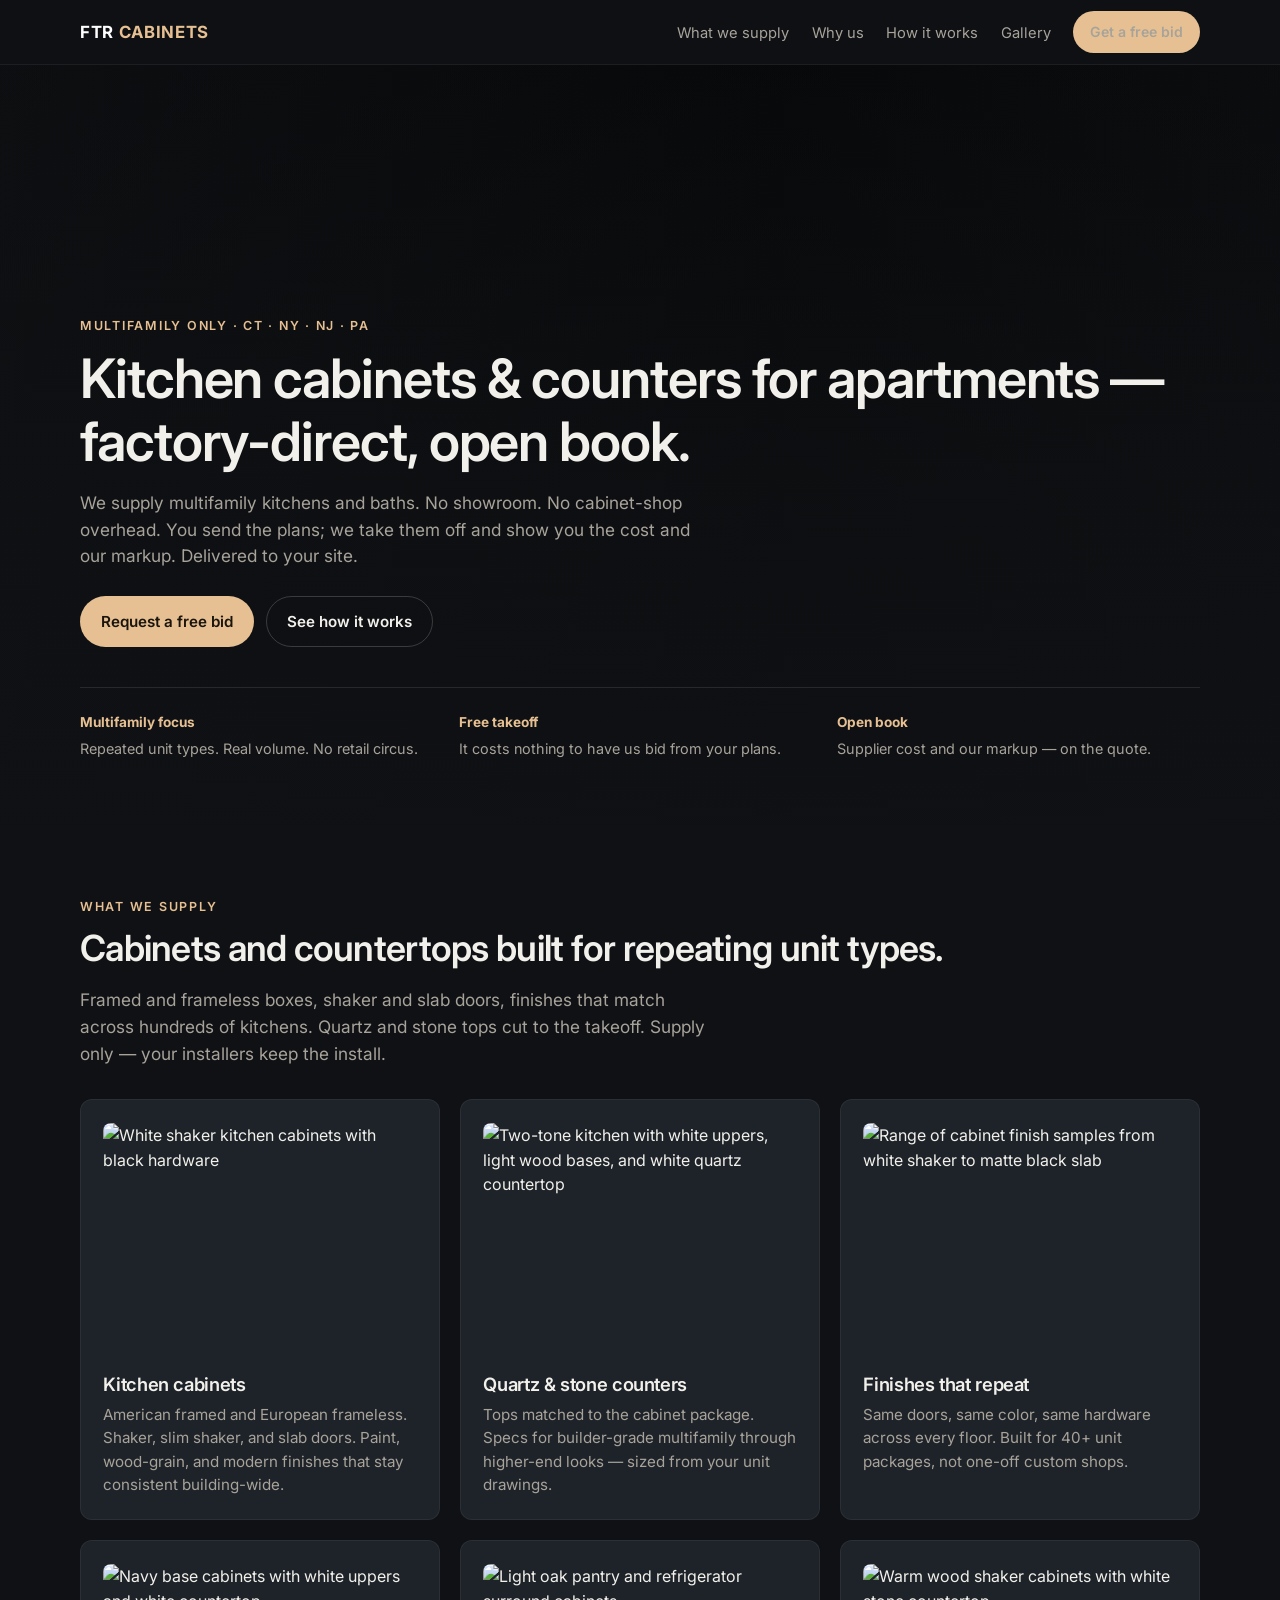
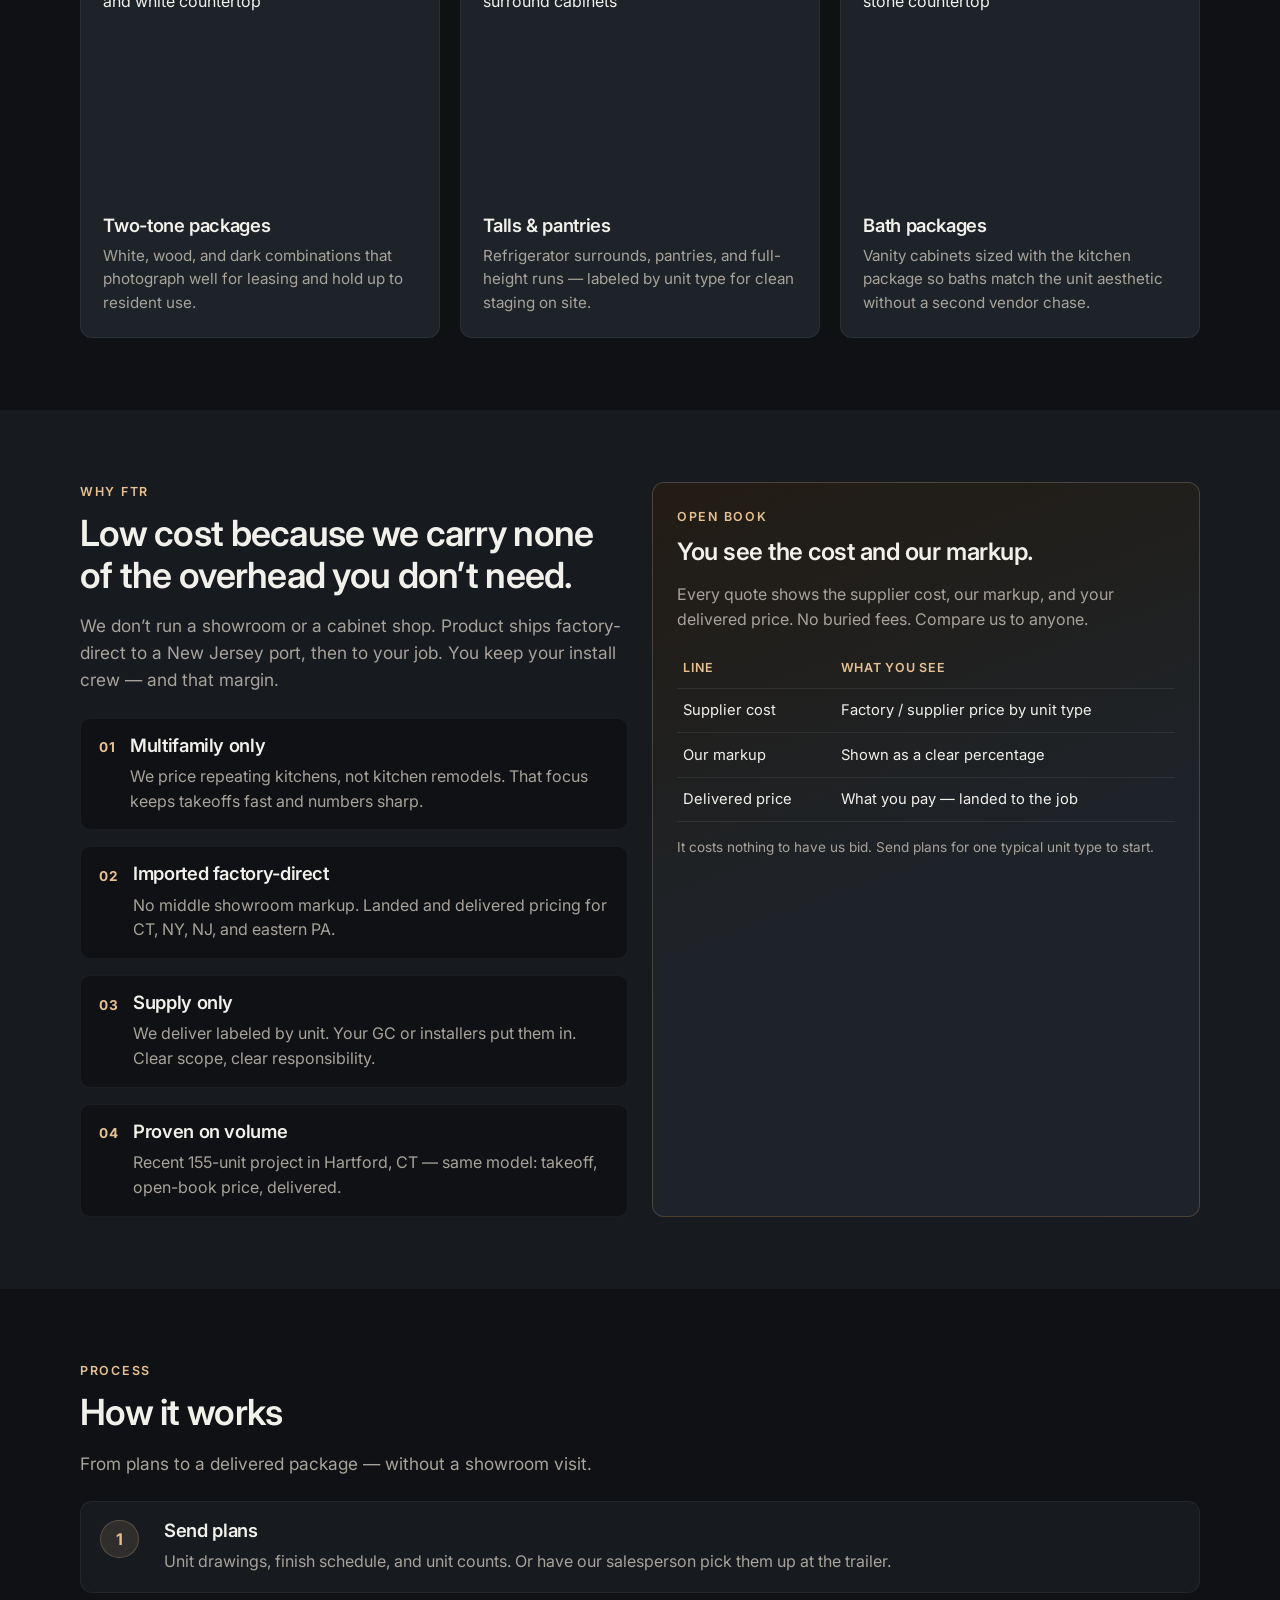
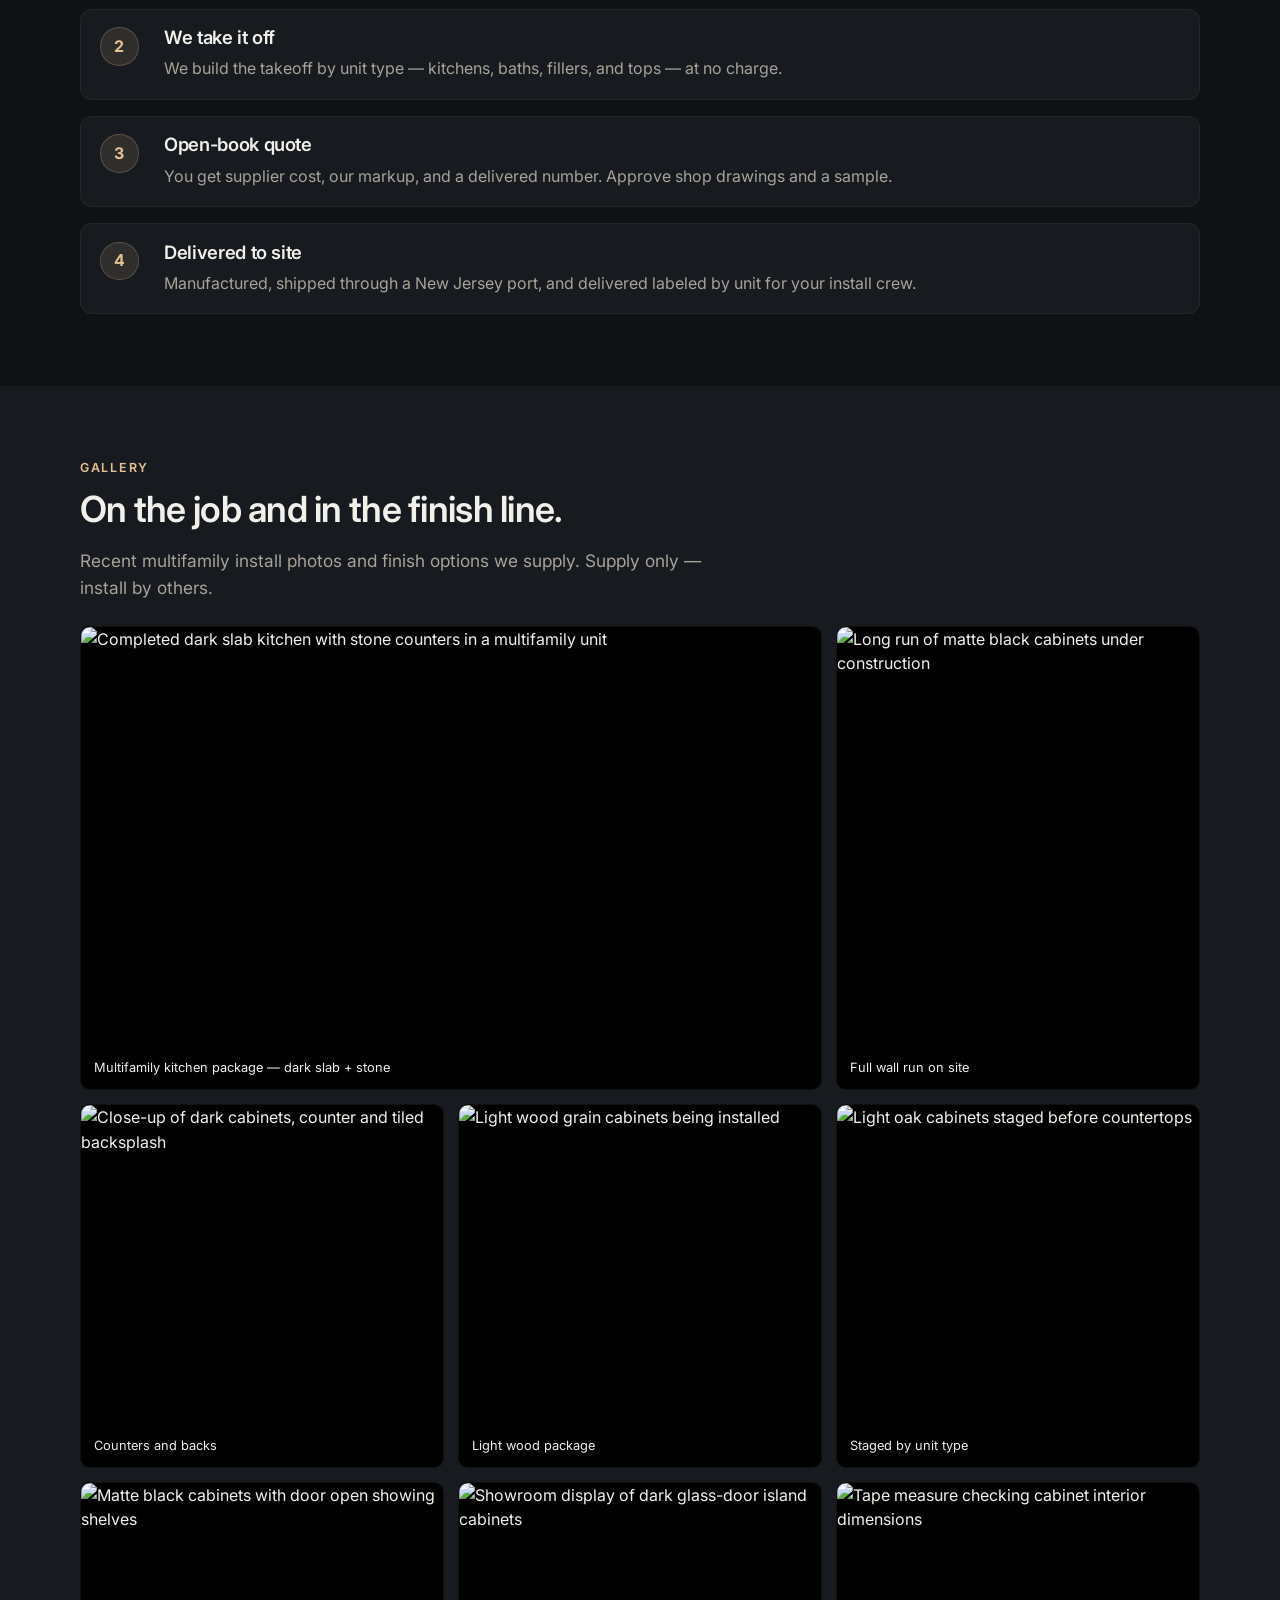
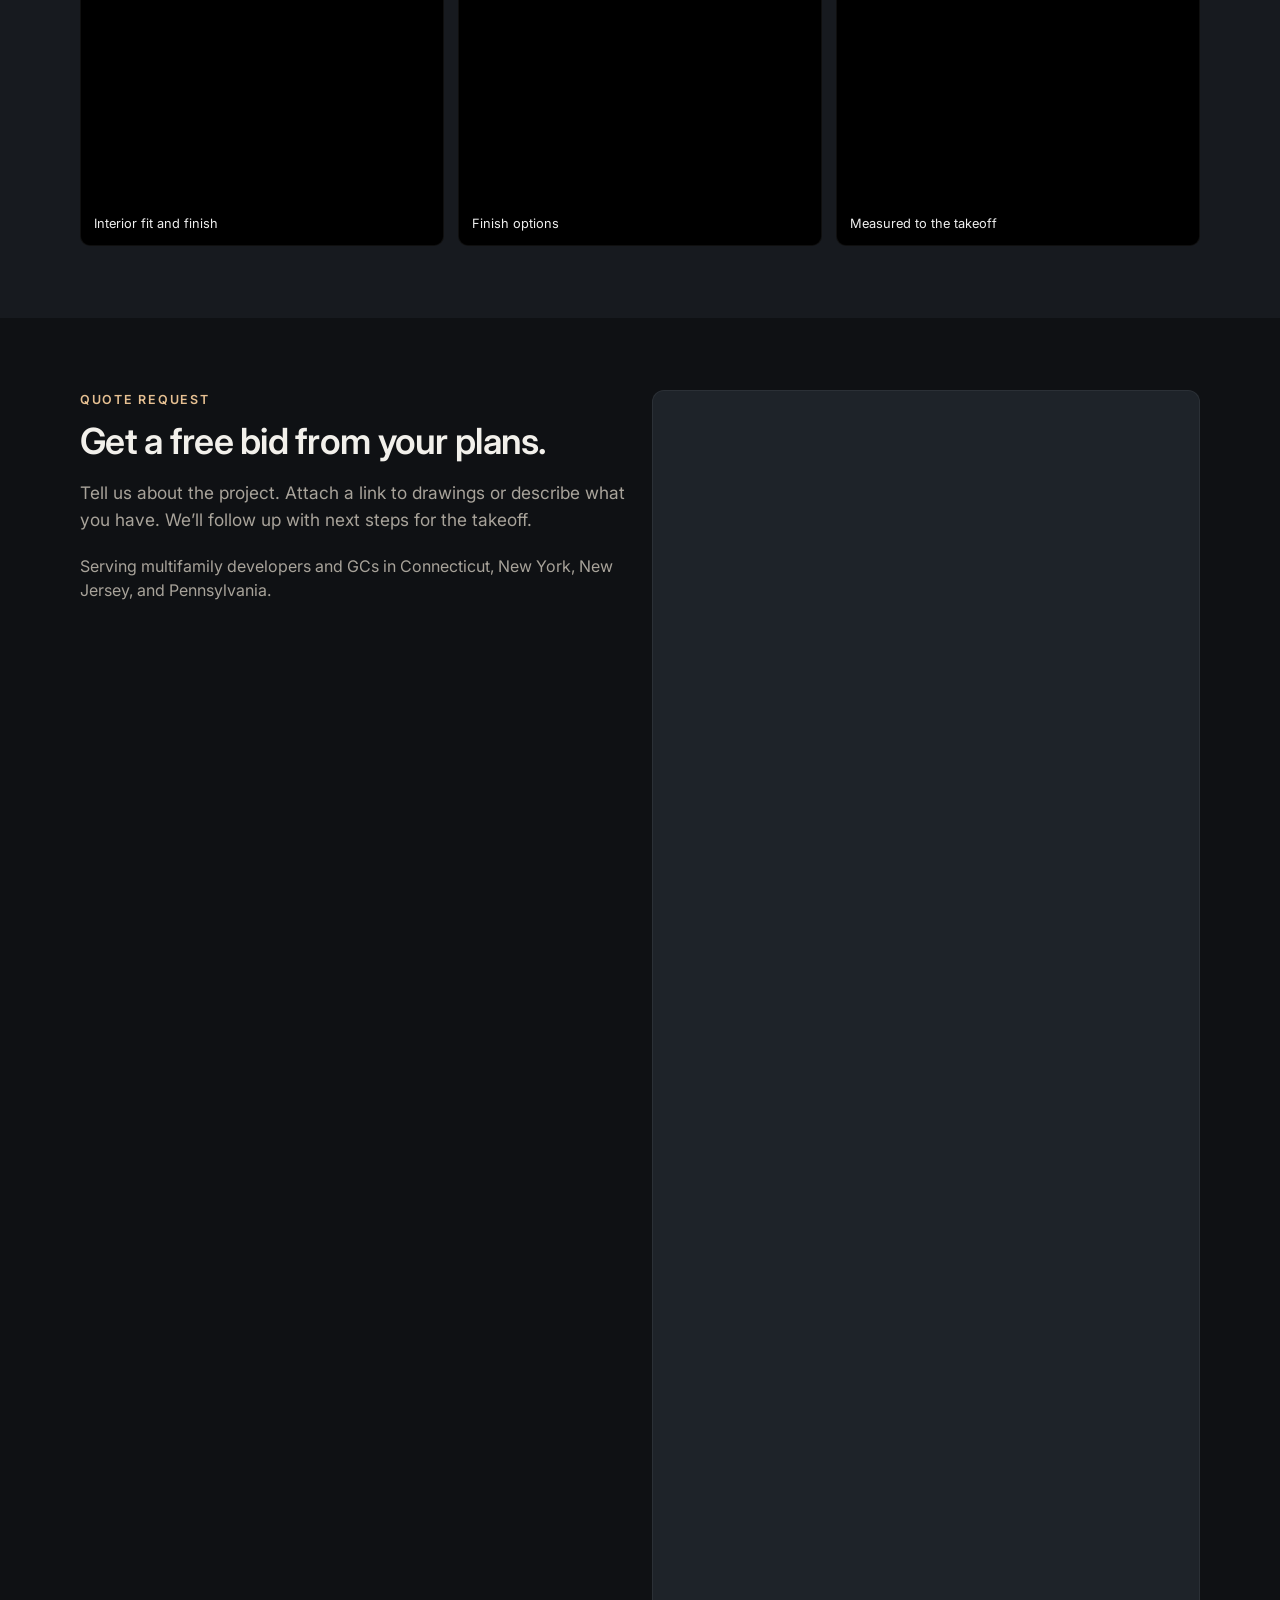
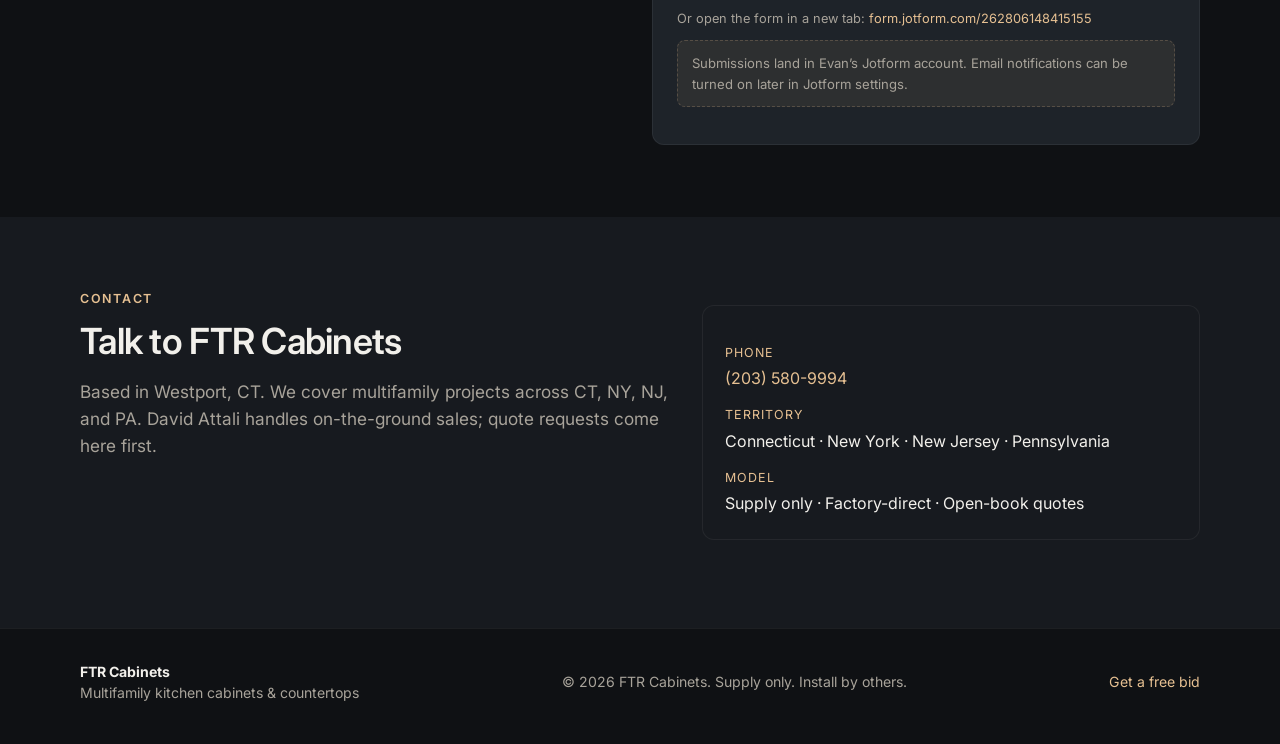
==== index.html @ 82b38c14 "Add site" ====
<!DOCTYPE html>
<html lang="en">
<head>
  <meta charset="utf-8" />
  <meta name="viewport" content="width=device-width, initial-scale=1" />
  <title>FTR Cabinets | Multifamily Kitchen Cabinets &amp; Countertops — CT, NY, NJ, PA</title>
  <meta name="description" content="Factory-direct kitchen cabinets and countertops for multifamily projects in Connecticut, New York, New Jersey, and Pennsylvania. Supply only. Free takeoff. Open-book pricing." />
  <meta name="theme-color" content="#0f1114" />
  <meta property="og:title" content="FTR Cabinets — Multifamily cabinets &amp; counters" />
  <meta property="og:description" content="No showroom overhead. Free bids from your plans. Open-book pricing. Delivered to site." />
  <meta property="og:type" content="website" />
  <link rel="preconnect" href="https://fonts.googleapis.com" />
  <link rel="preconnect" href="https://fonts.gstatic.com" crossorigin />
  <link href="https://fonts.googleapis.com/css2?family=Inter:wght@400;500;600;700&display=swap" rel="stylesheet" />
  <link rel="stylesheet" href="styles.css" />
</head>
<body>
  <header class="site-header">
    <div class="container nav">
      <a class="logo" href="#top">FTR <span>Cabinets</span></a>
      <button class="nav-toggle" type="button" aria-expanded="false" aria-controls="nav-menu">Menu</button>
      <ul class="nav-links" id="nav-menu">
        <li><a href="#supply">What we supply</a></li>
        <li><a href="#why">Why us</a></li>
        <li><a href="#how">How it works</a></li>
        <li><a href="#gallery">Gallery</a></li>
        <li><a href="#quote" class="btn btn-primary" style="padding:0.55rem 1rem;font-size:0.88rem">Get a free bid</a></li>
      </ul>
    </div>
  </header>

  <main id="top">
    <section class="hero">
      <div class="hero-media" style="background-image:url('img/hero.jpg')" role="img" aria-label="Modern dark kitchen cabinetry and stone countertops installed in a multifamily unit"></div>
      <div class="container hero-content">
        <p class="eyebrow">Multifamily only · CT · NY · NJ · PA</p>
        <h1>Kitchen cabinets &amp; counters for apartments — factory-direct, open book.</h1>
        <p class="lead">We supply multifamily kitchens and baths. No showroom. No cabinet-shop overhead. You send the plans; we take them off and show you the cost and our markup. Delivered to your site.</p>
        <div class="hero-actions">
          <a class="btn btn-primary" href="#quote">Request a free bid</a>
          <a class="btn btn-ghost" href="#how">See how it works</a>
        </div>
        <div class="hero-points">
          <div><strong>Multifamily focus</strong><span>Repeated unit types. Real volume. No retail circus.</span></div>
          <div><strong>Free takeoff</strong><span>It costs nothing to have us bid from your plans.</span></div>
          <div><strong>Open book</strong><span>Supplier cost and our markup — on the quote.</span></div>
        </div>
      </div>
    </section>

    <section class="section" id="supply">
      <div class="container">
        <p class="eyebrow">What we supply</p>
        <h2>Cabinets and countertops built for repeating unit types.</h2>
        <p class="lead">Framed and frameless boxes, shaker and slab doors, finishes that match across hundreds of kitchens. Quartz and stone tops cut to the takeoff. Supply only — your installers keep the install.</p>
        <div class="grid-3" style="margin-top:2rem">
          <article class="card">
            <img src="img/style-white-shaker.jpg" alt="White shaker kitchen cabinets with black hardware" width="1100" height="825" loading="lazy" />
            <h3>Kitchen cabinets</h3>
            <p>American framed and European frameless. Shaker, slim shaker, and slab doors. Paint, wood-grain, and modern finishes that stay consistent building-wide.</p>
          </article>
          <article class="card">
            <img src="img/style-two-tone.jpg" alt="Two-tone kitchen with white uppers, light wood bases, and white quartz countertop" width="1100" height="825" loading="lazy" />
            <h3>Quartz &amp; stone counters</h3>
            <p>Tops matched to the cabinet package. Specs for builder-grade multifamily through higher-end looks — sized from your unit drawings.</p>
          </article>
          <article class="card">
            <img src="img/style-finish-range.jpg" alt="Range of cabinet finish samples from white shaker to matte black slab" width="1100" height="825" loading="lazy" />
            <h3>Finishes that repeat</h3>
            <p>Same doors, same color, same hardware across every floor. Built for 40+ unit packages, not one-off custom shops.</p>
          </article>
        </div>
        <div class="grid-3" style="margin-top:1.25rem">
          <article class="card">
            <img src="img/style-navy-white.jpg" alt="Navy base cabinets with white uppers and white countertop" width="1100" height="825" loading="lazy" />
            <h3>Two-tone packages</h3>
            <p>White, wood, and dark combinations that photograph well for leasing and hold up to resident use.</p>
          </article>
          <article class="card">
            <img src="img/style-oak-pantry.jpg" alt="Light oak pantry and refrigerator surround cabinets" width="1100" height="1466" loading="lazy" />
            <h3>Talls &amp; pantries</h3>
            <p>Refrigerator surrounds, pantries, and full-height runs — labeled by unit type for clean staging on site.</p>
          </article>
          <article class="card">
            <img src="img/style-shaker-brown.jpg" alt="Warm wood shaker cabinets with white stone countertop" width="1100" height="825" loading="lazy" />
            <h3>Bath packages</h3>
            <p>Vanity cabinets sized with the kitchen package so baths match the unit aesthetic without a second vendor chase.</p>
          </article>
        </div>
      </div>
    </section>

    <section class="section section-alt" id="why">
      <div class="container grid-2">
        <div>
          <p class="eyebrow">Why FTR</p>
          <h2>Low cost because we carry none of the overhead you don’t need.</h2>
          <p class="lead">We don’t run a showroom or a cabinet shop. Product ships factory-direct to a New Jersey port, then to your job. You keep your install crew — and that margin.</p>
          <ul class="why-list">
            <li>
              <span class="num">01</span>
              <div>
                <h3>Multifamily only</h3>
                <p class="muted" style="margin:0">We price repeating kitchens, not kitchen remodels. That focus keeps takeoffs fast and numbers sharp.</p>
              </div>
            </li>
            <li>
              <span class="num">02</span>
              <div>
                <h3>Imported factory-direct</h3>
                <p class="muted" style="margin:0">No middle showroom markup. Landed and delivered pricing for CT, NY, NJ, and eastern PA.</p>
              </div>
            </li>
            <li>
              <span class="num">03</span>
              <div>
                <h3>Supply only</h3>
                <p class="muted" style="margin:0">We deliver labeled by unit. Your GC or installers put them in. Clear scope, clear responsibility.</p>
              </div>
            </li>
            <li>
              <span class="num">04</span>
              <div>
                <h3>Proven on volume</h3>
                <p class="muted" style="margin:0">Recent 155-unit project in Hartford, CT — same model: takeoff, open-book price, delivered.</p>
              </div>
            </li>
          </ul>
        </div>
        <aside class="open-book">
          <p class="eyebrow">Open book</p>
          <h2 style="font-size:1.5rem">You see the cost and our markup.</h2>
          <p class="muted">Every quote shows the supplier cost, our markup, and your delivered price. No buried fees. Compare us to anyone.</p>
          <table>
            <thead>
              <tr><th>Line</th><th>What you see</th></tr>
            </thead>
            <tbody>
              <tr><td>Supplier cost</td><td>Factory / supplier price by unit type</td></tr>
              <tr><td>Our markup</td><td>Shown as a clear percentage</td></tr>
              <tr><td>Delivered price</td><td>What you pay — landed to the job</td></tr>
            </tbody>
          </table>
          <p class="note">It costs nothing to have us bid. Send plans for one typical unit type to start.</p>
        </aside>
      </div>
    </section>

    <section class="section" id="how">
      <div class="container">
        <p class="eyebrow">Process</p>
        <h2>How it works</h2>
        <p class="lead">From plans to a delivered package — without a showroom visit.</p>
        <div class="steps">
          <div class="step">
            <div>
              <h3>Send plans</h3>
              <p>Unit drawings, finish schedule, and unit counts. Or have our salesperson pick them up at the trailer.</p>
            </div>
          </div>
          <div class="step">
            <div>
              <h3>We take it off</h3>
              <p>We build the takeoff by unit type — kitchens, baths, fillers, and tops — at no charge.</p>
            </div>
          </div>
          <div class="step">
            <div>
              <h3>Open-book quote</h3>
              <p>You get supplier cost, our markup, and a delivered number. Approve shop drawings and a sample.</p>
            </div>
          </div>
          <div class="step">
            <div>
              <h3>Delivered to site</h3>
              <p>Manufactured, shipped through a New Jersey port, and delivered labeled by unit for your install crew.</p>
            </div>
          </div>
        </div>
      </div>
    </section>

    <section class="section section-alt" id="gallery">
      <div class="container">
        <p class="eyebrow">Gallery</p>
        <h2>On the job and in the finish line.</h2>
        <p class="lead">Recent multifamily install photos and finish options we supply. Supply only — install by others.</p>
        <div class="gallery-grid">
          <figure class="wide">
            <img src="img/hero.jpg" alt="Completed dark slab kitchen with stone counters in a multifamily unit" width="1600" height="2133" loading="lazy" />
            <figcaption>Multifamily kitchen package — dark slab + stone</figcaption>
          </figure>
          <figure>
            <img src="img/gallery-bnm01.jpg" alt="Long run of matte black cabinets under construction" width="1200" height="1600" loading="lazy" />
            <figcaption>Full wall run on site</figcaption>
          </figure>
          <figure>
            <img src="img/gallery-bnm02.jpg" alt="Close-up of dark cabinets, counter and tiled backsplash" width="1200" height="900" loading="lazy" />
            <figcaption>Counters and backs</figcaption>
          </figure>
          <figure>
            <img src="img/gallery-bnm06.jpg" alt="Light wood grain cabinets being installed" width="1200" height="1600" loading="lazy" />
            <figcaption>Light wood package</figcaption>
          </figure>
          <figure>
            <img src="img/gallery-bnm09.jpg" alt="Light oak cabinets staged before countertops" width="1200" height="1600" loading="lazy" />
            <figcaption>Staged by unit type</figcaption>
          </figure>
          <figure>
            <img src="img/gallery-bnm07.jpg" alt="Matte black cabinets with door open showing shelves" width="1200" height="1600" loading="lazy" />
            <figcaption>Interior fit and finish</figcaption>
          </figure>
          <figure>
            <img src="img/style-island.jpg" alt="Showroom display of dark glass-door island cabinets" width="1100" height="825" loading="lazy" />
            <figcaption>Finish options</figcaption>
          </figure>
          <figure>
            <img src="img/process-measure.jpg" alt="Tape measure checking cabinet interior dimensions" width="900" height="1199" loading="lazy" />
            <figcaption>Measured to the takeoff</figcaption>
          </figure>
        </div>
      </div>
    </section>

    <section class="section" id="quote">
      <div class="container grid-2">
        <div>
          <p class="eyebrow">Quote request</p>
          <h2>Get a free bid from your plans.</h2>
          <p class="lead">Tell us about the project. Attach a link to drawings or describe what you have. We’ll follow up with next steps for the takeoff.</p>
          <p class="muted" style="margin-top:1.25rem">Serving multifamily developers and GCs in Connecticut, New York, New Jersey, and Pennsylvania.</p>
        </div>
        <div class="form-wrap">
          <!-- Jotform: FTR Cabinets - Quote Request (form ID 262806148415155). Created via API; do not reuse Damstrong forms. -->
          <iframe
            id="ftr-jotform"
            title="FTR Cabinets quote request"
            src="https://form.jotform.com/262806148415155"
            allow="geolocation; microphone; camera; fullscreen"
            allowtransparency="true"
            frameborder="0"
            scrolling="no"
            class="jotform-embed"
          ></iframe>
          <p class="form-hint" style="margin-top:0.85rem">Or open the form in a new tab: <a href="https://form.jotform.com/262806148415155" target="_blank" rel="noopener">form.jotform.com/262806148415155</a></p>
          <p class="form-note">Submissions land in Evan&rsquo;s Jotform account. Email notifications can be turned on later in Jotform settings.</p>
        </div></div>
      </div>
    </section>

    <section class="section section-alt" id="contact">
      <div class="container contact-grid">
        <div>
          <p class="eyebrow">Contact</p>
          <h2>Talk to FTR Cabinets</h2>
          <p class="lead">Based in Westport, CT. We cover multifamily projects across CT, NY, NJ, and PA. David Attali handles on-the-ground sales; quote requests come here first.</p>
        </div>
        <dl class="contact-card">
          <dt>Phone</dt>
          <dd><a href="tel:+12035809994">(203) 580-9994</a></dd>
          <dt>Territory</dt>
          <dd>Connecticut · New York · New Jersey · Pennsylvania</dd>
          <dt>Model</dt>
          <dd>Supply only · Factory-direct · Open-book quotes</dd>
        </dl>
      </div>
    </section>
  </main>

  <footer class="site-footer">
    <div class="container footer-row">
      <div>
        <strong style="color:var(--text)">FTR Cabinets</strong><br />
        Multifamily kitchen cabinets &amp; countertops
      </div>
      <div>© <span id="y"></span> FTR Cabinets. Supply only. Install by others.</div>
      <div><a href="#quote">Get a free bid</a></div>
    </div>
  </footer>

  <script>
    document.getElementById("y").textContent = new Date().getFullYear();
  </script>
  <script src="script.js"></script>
</body>
</html>
---- styles.css ----
/* FTR Cabinets — static site styles
   Accent gold: #e6c092 (from research reference) */
:root {
  --bg: #0f1114;
  --bg-elev: #171a1f;
  --bg-soft: #1e2329;
  --text: #f2f0eb;
  --muted: #a8a39a;
  --line: rgba(230, 192, 146, 0.22);
  --gold: #e6c092;
  --gold-dim: #c9a574;
  --white: #ffffff;
  --danger: #e8a0a0;
  --radius: 12px;
  --max: 1120px;
  --font: "Inter", "Segoe UI", system-ui, -apple-system, sans-serif;
}

*, *::before, *::after { box-sizing: border-box; }
html { scroll-behavior: smooth; }
body {
  margin: 0;
  font-family: var(--font);
  background: var(--bg);
  color: var(--text);
  line-height: 1.55;
  -webkit-font-smoothing: antialiased;
}
img { max-width: 100%; display: block; height: auto; }
a { color: var(--gold); text-decoration: none; }
a:hover { color: var(--white); }
.container { width: min(100% - 2rem, var(--max)); margin-inline: auto; }
.section { padding: 4.5rem 0; }
.section-alt { background: var(--bg-elev); }
.eyebrow {
  color: var(--gold);
  font-size: 0.78rem;
  letter-spacing: 0.14em;
  text-transform: uppercase;
  font-weight: 600;
  margin: 0 0 0.75rem;
}
h1, h2, h3 { line-height: 1.15; font-weight: 600; letter-spacing: -0.02em; }
h1 { font-size: clamp(2.1rem, 4.5vw, 3.4rem); margin: 0 0 1rem; }
h2 { font-size: clamp(1.6rem, 3vw, 2.25rem); margin: 0 0 1rem; }
h3 { font-size: 1.15rem; margin: 0 0 0.5rem; }
.lead { color: var(--muted); font-size: 1.08rem; max-width: 40rem; }
.muted { color: var(--muted); }
.sr-only {
  position: absolute; width: 1px; height: 1px; padding: 0; margin: -1px;
  overflow: hidden; clip: rect(0,0,0,0); border: 0;
}

/* Header */
.site-header {
  position: sticky; top: 0; z-index: 50;
  background: rgba(15, 17, 20, 0.92);
  backdrop-filter: blur(10px);
  border-bottom: 1px solid rgba(255,255,255,0.06);
}
.nav {
  display: flex; align-items: center; justify-content: space-between;
  min-height: 64px; gap: 1rem;
}
.logo {
  font-weight: 700; letter-spacing: 0.04em; color: var(--white);
  font-size: 1.05rem; text-transform: uppercase;
}
.logo span { color: var(--gold); }
.nav-links {
  display: flex; gap: 1.4rem; align-items: center; list-style: none; margin: 0; padding: 0;
}
.nav-links a { color: var(--muted); font-size: 0.92rem; }
.nav-links a:hover { color: var(--white); }
.nav-toggle {
  display: none; background: transparent; border: 1px solid var(--line);
  color: var(--text); border-radius: 8px; padding: 0.45rem 0.7rem; cursor: pointer;
}

/* Buttons */
.btn {
  display: inline-flex; align-items: center; justify-content: center;
  gap: 0.4rem; padding: 0.8rem 1.25rem; border-radius: 999px;
  font-weight: 600; font-size: 0.95rem; border: 1px solid transparent;
  cursor: pointer; transition: 0.15s ease;
}
.btn-primary { background: var(--gold); color: #1a140c; }
.btn-primary:hover { background: #f0d2ad; color: #1a140c; }
.btn-ghost {
  background: transparent; color: var(--text);
  border-color: rgba(255,255,255,0.18);
}
.btn-ghost:hover { border-color: var(--gold); color: var(--gold); }
.btn-block { width: 100%; }

/* Hero */
.hero {
  position: relative; min-height: min(88vh, 760px);
  display: grid; align-items: end;
  overflow: hidden;
}
.hero-media {
  position: absolute; inset: 0;
  background: #000 center/cover no-repeat;
}
.hero-media::after {
  content: ""; position: absolute; inset: 0;
  background:
    linear-gradient(180deg, rgba(15,17,20,0.35) 0%, rgba(15,17,20,0.78) 55%, rgba(15,17,20,0.96) 100%),
    linear-gradient(90deg, rgba(15,17,20,0.75) 0%, rgba(15,17,20,0.25) 60%, rgba(15,17,20,0.55) 100%);
}
.hero-content {
  position: relative; z-index: 1;
  padding: 7rem 0 4rem;
}
.hero-actions { display: flex; flex-wrap: wrap; gap: 0.75rem; margin-top: 1.6rem; }
.hero-points {
  display: grid; grid-template-columns: repeat(3, minmax(0,1fr));
  gap: 1rem; margin-top: 2.5rem; padding-top: 1.5rem;
  border-top: 1px solid rgba(255,255,255,0.1);
}
.hero-points strong { display: block; color: var(--gold); font-size: 0.85rem; margin-bottom: 0.2rem; }
.hero-points span { color: var(--muted); font-size: 0.9rem; }

/* Cards / grids */
.grid-3 { display: grid; grid-template-columns: repeat(3, minmax(0,1fr)); gap: 1.25rem; }
.grid-2 { display: grid; grid-template-columns: repeat(2, minmax(0,1fr)); gap: 1.5rem; }
.card {
  background: var(--bg-soft);
  border: 1px solid rgba(255,255,255,0.06);
  border-radius: var(--radius);
  padding: 1.4rem;
}
.card img {
  width: 100%; aspect-ratio: 4/3; object-fit: cover;
  border-radius: 8px; margin-bottom: 1rem;
}
.card p { margin: 0; color: var(--muted); font-size: 0.95rem; }

/* Why / open book */
.why-list { list-style: none; padding: 0; margin: 1.5rem 0 0; display: grid; gap: 1rem; }
.why-list li {
  display: grid; grid-template-columns: auto 1fr; gap: 0.9rem;
  padding: 1rem 1.1rem; background: var(--bg); border-radius: 10px;
  border: 1px solid rgba(255,255,255,0.05);
}
.why-list .num {
  color: var(--gold); font-weight: 700; font-size: 0.85rem;
  letter-spacing: 0.08em; padding-top: 0.15rem;
}
.open-book {
  background: linear-gradient(160deg, #221c14 0%, var(--bg-soft) 55%);
  border: 1px solid var(--line);
  border-radius: var(--radius);
  padding: 1.5rem;
}
.open-book table { width: 100%; border-collapse: collapse; font-size: 0.92rem; margin-top: 1rem; }
.open-book th, .open-book td {
  text-align: left; padding: 0.65rem 0.4rem;
  border-bottom: 1px solid rgba(255,255,255,0.08);
}
.open-book th { color: var(--gold); font-weight: 600; font-size: 0.78rem; text-transform: uppercase; letter-spacing: 0.06em; }
.open-book .note { margin: 0.9rem 0 0; color: var(--muted); font-size: 0.85rem; }

/* Steps */
.steps { counter-reset: step; display: grid; gap: 1rem; margin-top: 1.5rem; }
.step {
  display: grid; grid-template-columns: 3rem 1fr; gap: 1rem; align-items: start;
  padding: 1.1rem 1.2rem; border-radius: var(--radius);
  background: var(--bg-elev); border: 1px solid rgba(255,255,255,0.05);
}
.step::before {
  counter-increment: step; content: counter(step);
  width: 2.4rem; height: 2.4rem; border-radius: 50%;
  display: grid; place-items: center;
  background: rgba(230,192,146,0.12); color: var(--gold);
  font-weight: 700; border: 1px solid var(--line);
}
.step p { margin: 0.25rem 0 0; color: var(--muted); }

/* Gallery */
.gallery-grid {
  display: grid;
  grid-template-columns: repeat(3, minmax(0,1fr));
  gap: 0.85rem; margin-top: 1.5rem;
}
.gallery-grid figure {
  margin: 0; position: relative; overflow: hidden;
  border-radius: 10px; background: #000;
  border: 1px solid rgba(255,255,255,0.06);
}
.gallery-grid img {
  width: 100%; aspect-ratio: 1; object-fit: cover;
  transition: transform 0.35s ease;
}
.gallery-grid figure:hover img { transform: scale(1.04); }
.gallery-grid figcaption {
  position: absolute; left: 0; right: 0; bottom: 0;
  padding: 0.7rem 0.8rem;
  background: linear-gradient(transparent, rgba(0,0,0,0.75));
  color: #eee; font-size: 0.8rem;
}
.gallery-grid .wide { grid-column: span 2; }
.gallery-grid .wide img { aspect-ratio: 16/10; }

/* Form */
.form-wrap {
  background: var(--bg-soft);
  border: 1px solid rgba(255,255,255,0.06);
  border-radius: var(--radius);
  padding: 1.5rem;
}
form { display: grid; gap: 0.95rem; }
.form-row { display: grid; grid-template-columns: 1fr 1fr; gap: 0.95rem; }
label { display: grid; gap: 0.35rem; font-size: 0.88rem; color: var(--muted); }
input, select, textarea {
  width: 100%; padding: 0.75rem 0.85rem;
  border-radius: 8px; border: 1px solid rgba(255,255,255,0.12);
  background: var(--bg); color: var(--text); font: inherit;
}
input:focus, select:focus, textarea:focus {
  outline: 2px solid rgba(230,192,146,0.45); border-color: var(--gold);
}
textarea { min-height: 110px; resize: vertical; }
.form-hint { font-size: 0.8rem; color: var(--muted); margin: 0; }
.form-note {
  margin-top: 0.75rem; padding: 0.75rem 0.9rem;
  background: rgba(230,192,146,0.08); border: 1px dashed var(--line);
  border-radius: 8px; color: var(--muted); font-size: 0.82rem;
}

/* Contact / footer */
.contact-grid { display: grid; grid-template-columns: 1.2fr 1fr; gap: 1.5rem; }
.contact-card {
  background: var(--bg-elev); border-radius: var(--radius);
  padding: 1.4rem; border: 1px solid rgba(255,255,255,0.06);
}
.contact-card dt { color: var(--gold); font-size: 0.78rem; text-transform: uppercase; letter-spacing: 0.08em; margin-top: 0.9rem; }
.contact-card dd { margin: 0.25rem 0 0; }
.site-footer {
  border-top: 1px solid rgba(255,255,255,0.06);
  padding: 2rem 0 2.5rem; color: var(--muted); font-size: 0.88rem;
}
.footer-row {
  display: flex; flex-wrap: wrap; justify-content: space-between; gap: 1rem;
  align-items: center;
}

/* Mobile */
@media (max-width: 860px) {
  .nav-toggle { display: inline-flex; }
  .nav-links {
    display: none; position: absolute; left: 0; right: 0; top: 64px;
    flex-direction: column; align-items: stretch; gap: 0;
    background: var(--bg-elev); border-bottom: 1px solid rgba(255,255,255,0.08);
    padding: 0.5rem 1rem 1rem;
  }
  .nav-links.open { display: flex; }
  .nav-links li { border-top: 1px solid rgba(255,255,255,0.05); }
  .nav-links a { display: block; padding: 0.85rem 0.25rem; }
  .hero-points, .grid-3, .grid-2, .form-row, .contact-grid {
    grid-template-columns: 1fr;
  }
  .gallery-grid { grid-template-columns: 1fr 1fr; }
  .gallery-grid .wide { grid-column: span 2; }
  .hero { min-height: 72vh; }
  .section { padding: 3.25rem 0; }
}
@media (max-width: 480px) {
  .gallery-grid { grid-template-columns: 1fr; }
  .gallery-grid .wide { grid-column: auto; }
  .hero-actions { flex-direction: column; align-items: stretch; }
}


/* Jotform embed */
.jotform-embed {
  display: block;
  width: 100%;
  min-height: 1180px;
  border: 0;
  background: transparent;
  border-radius: 8px;
}
@media (max-width: 860px) {
  .jotform-embed { min-height: 1400px; }
}
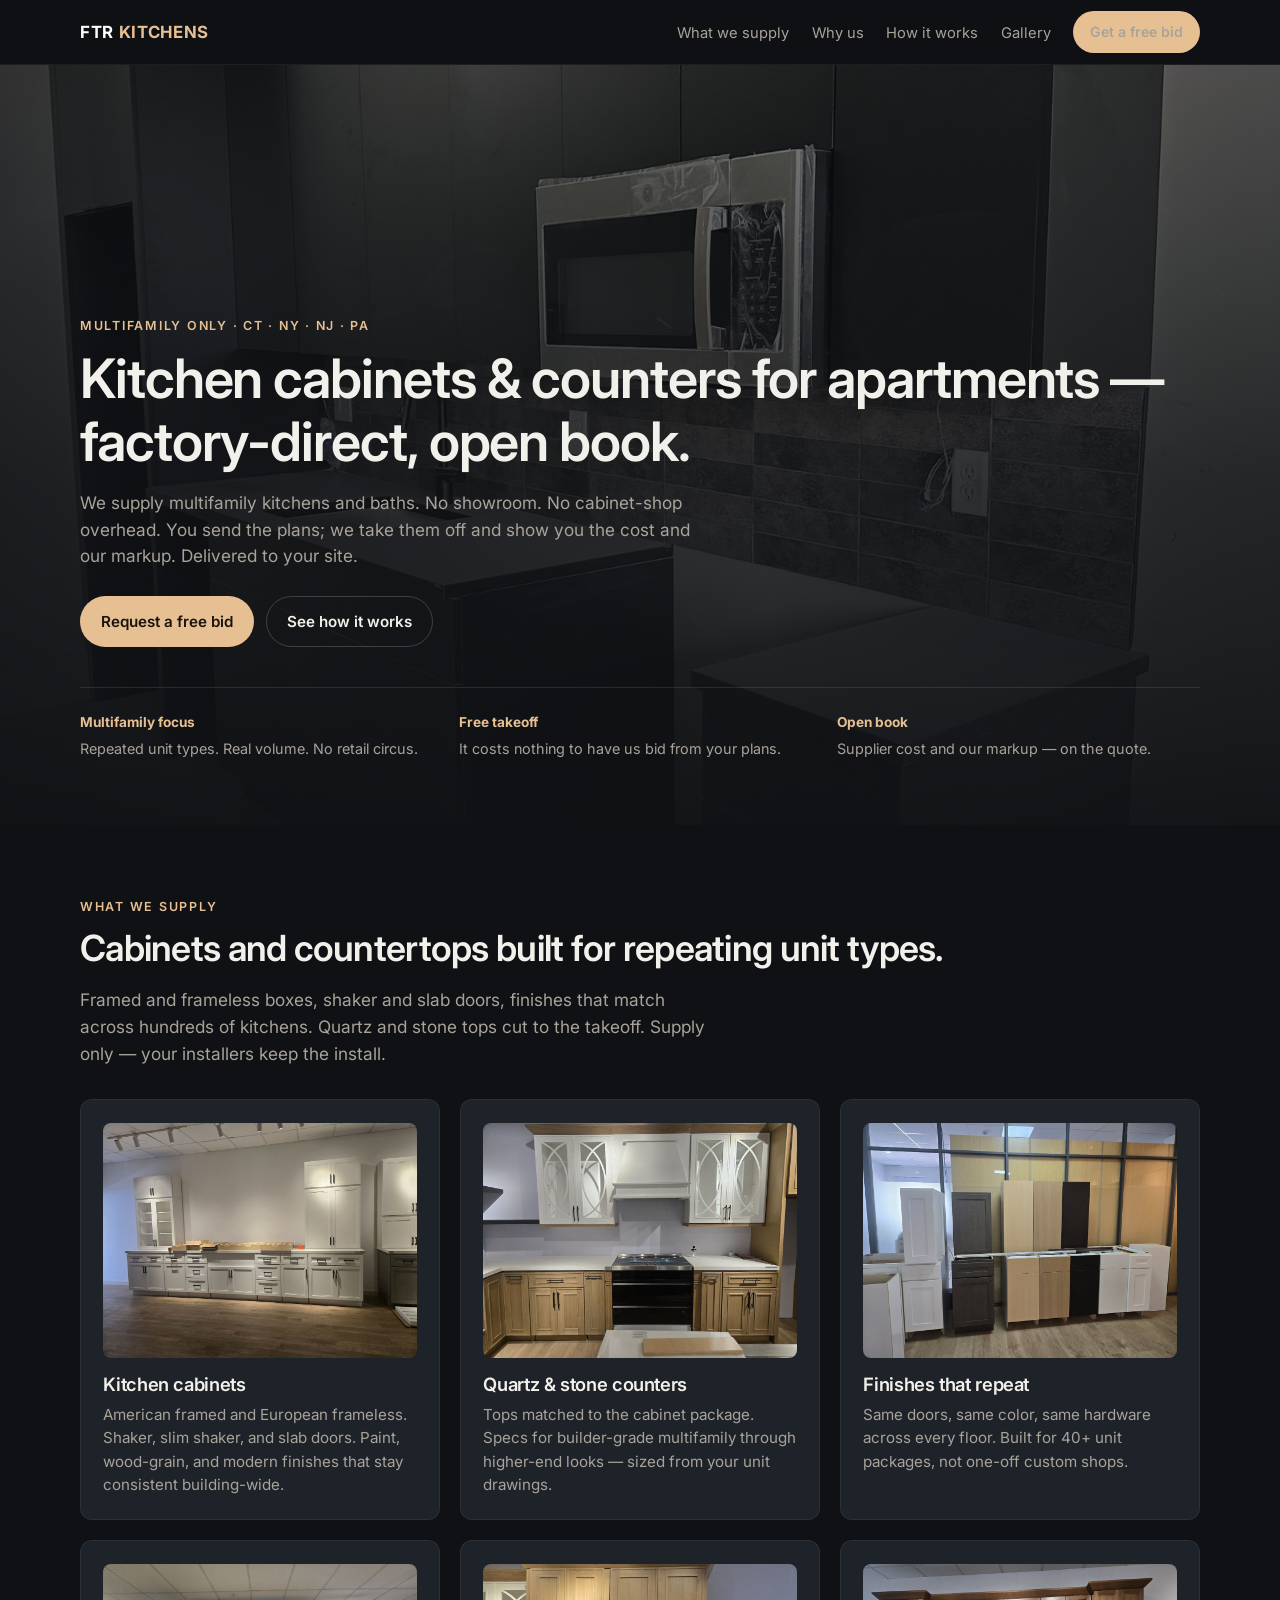
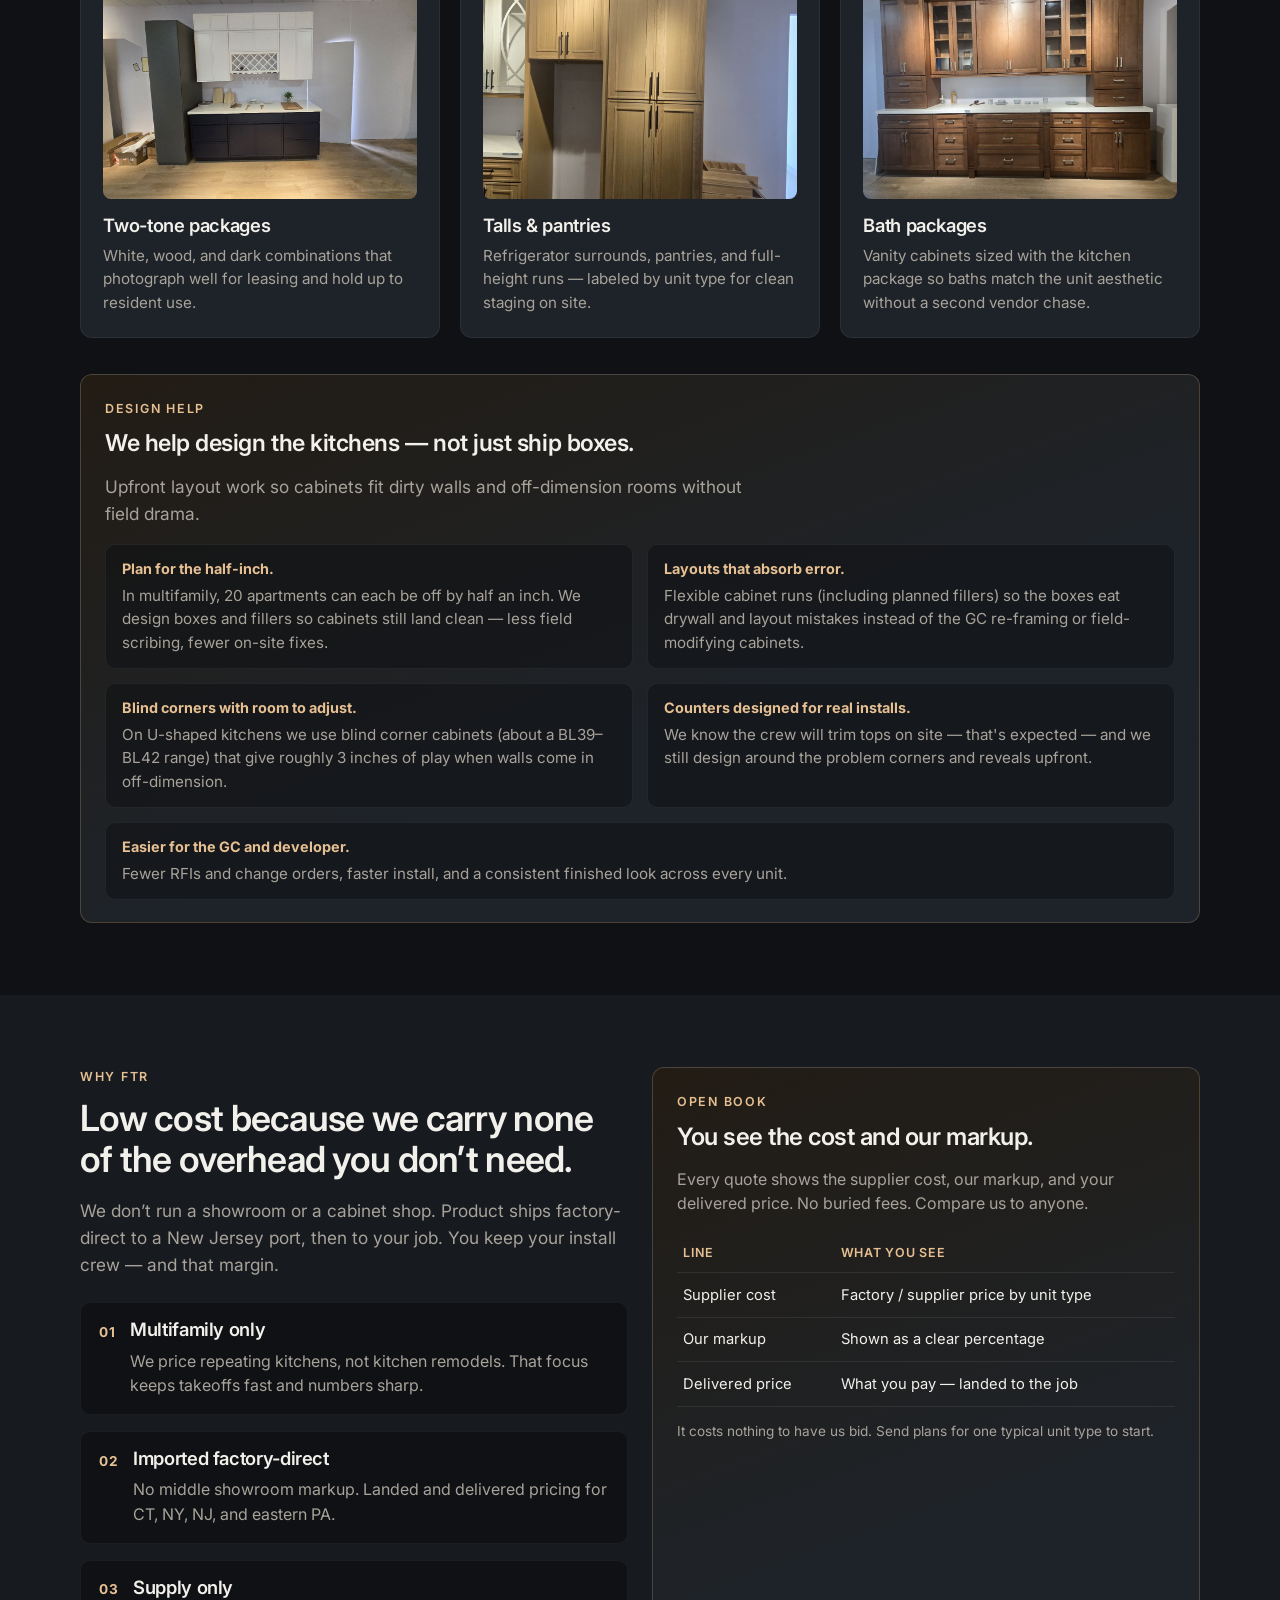
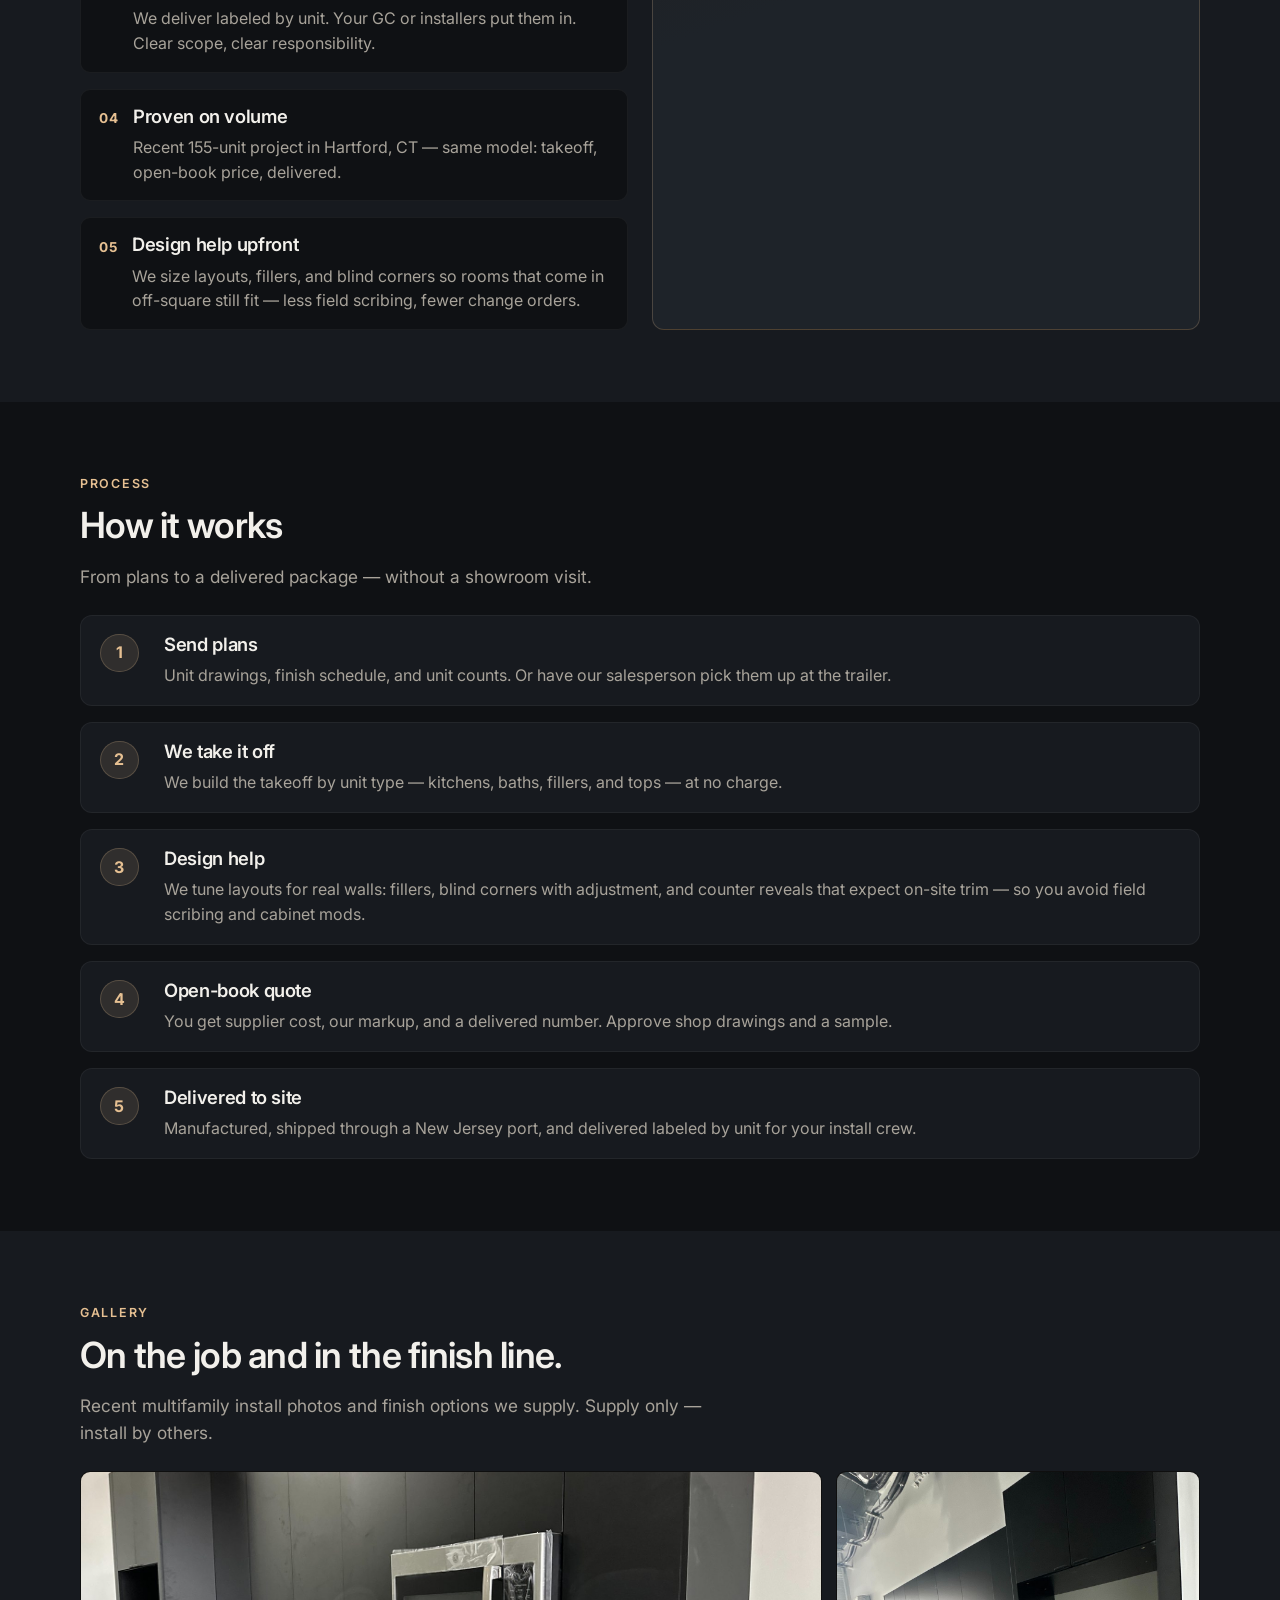
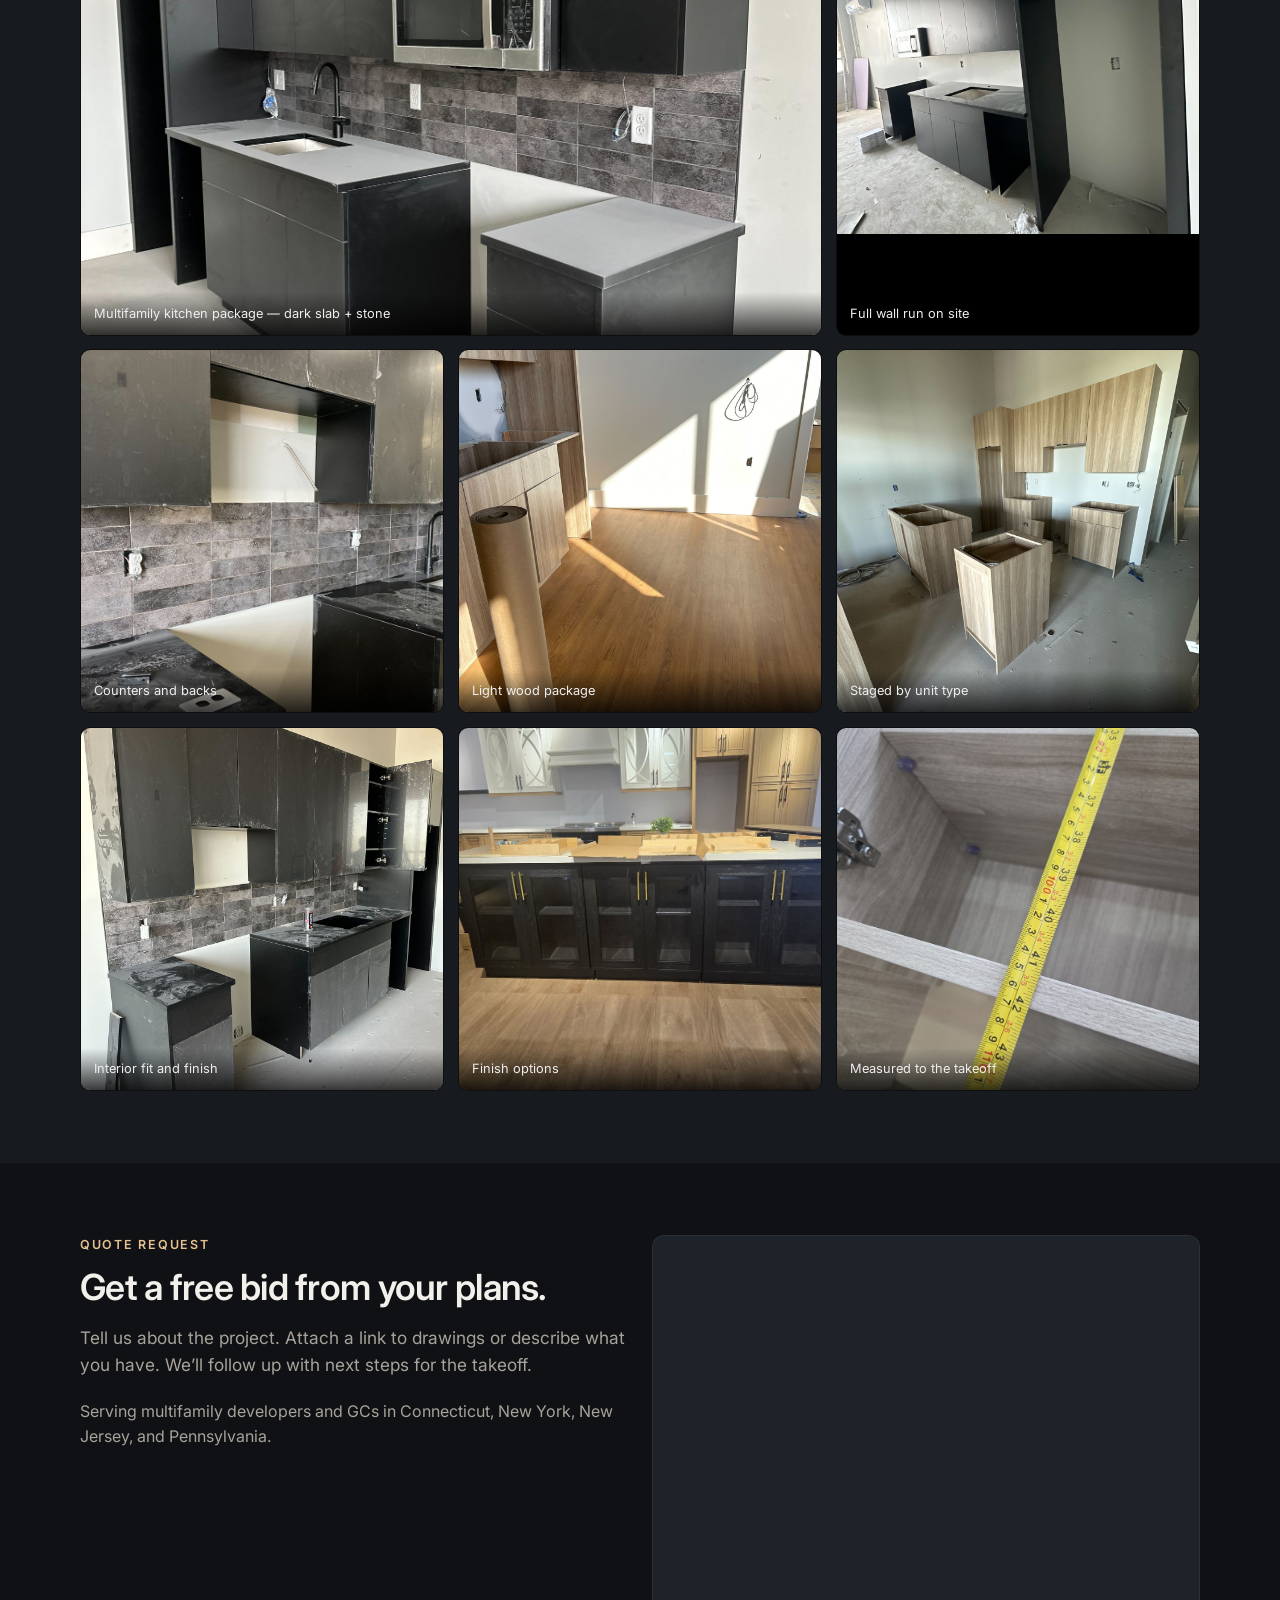
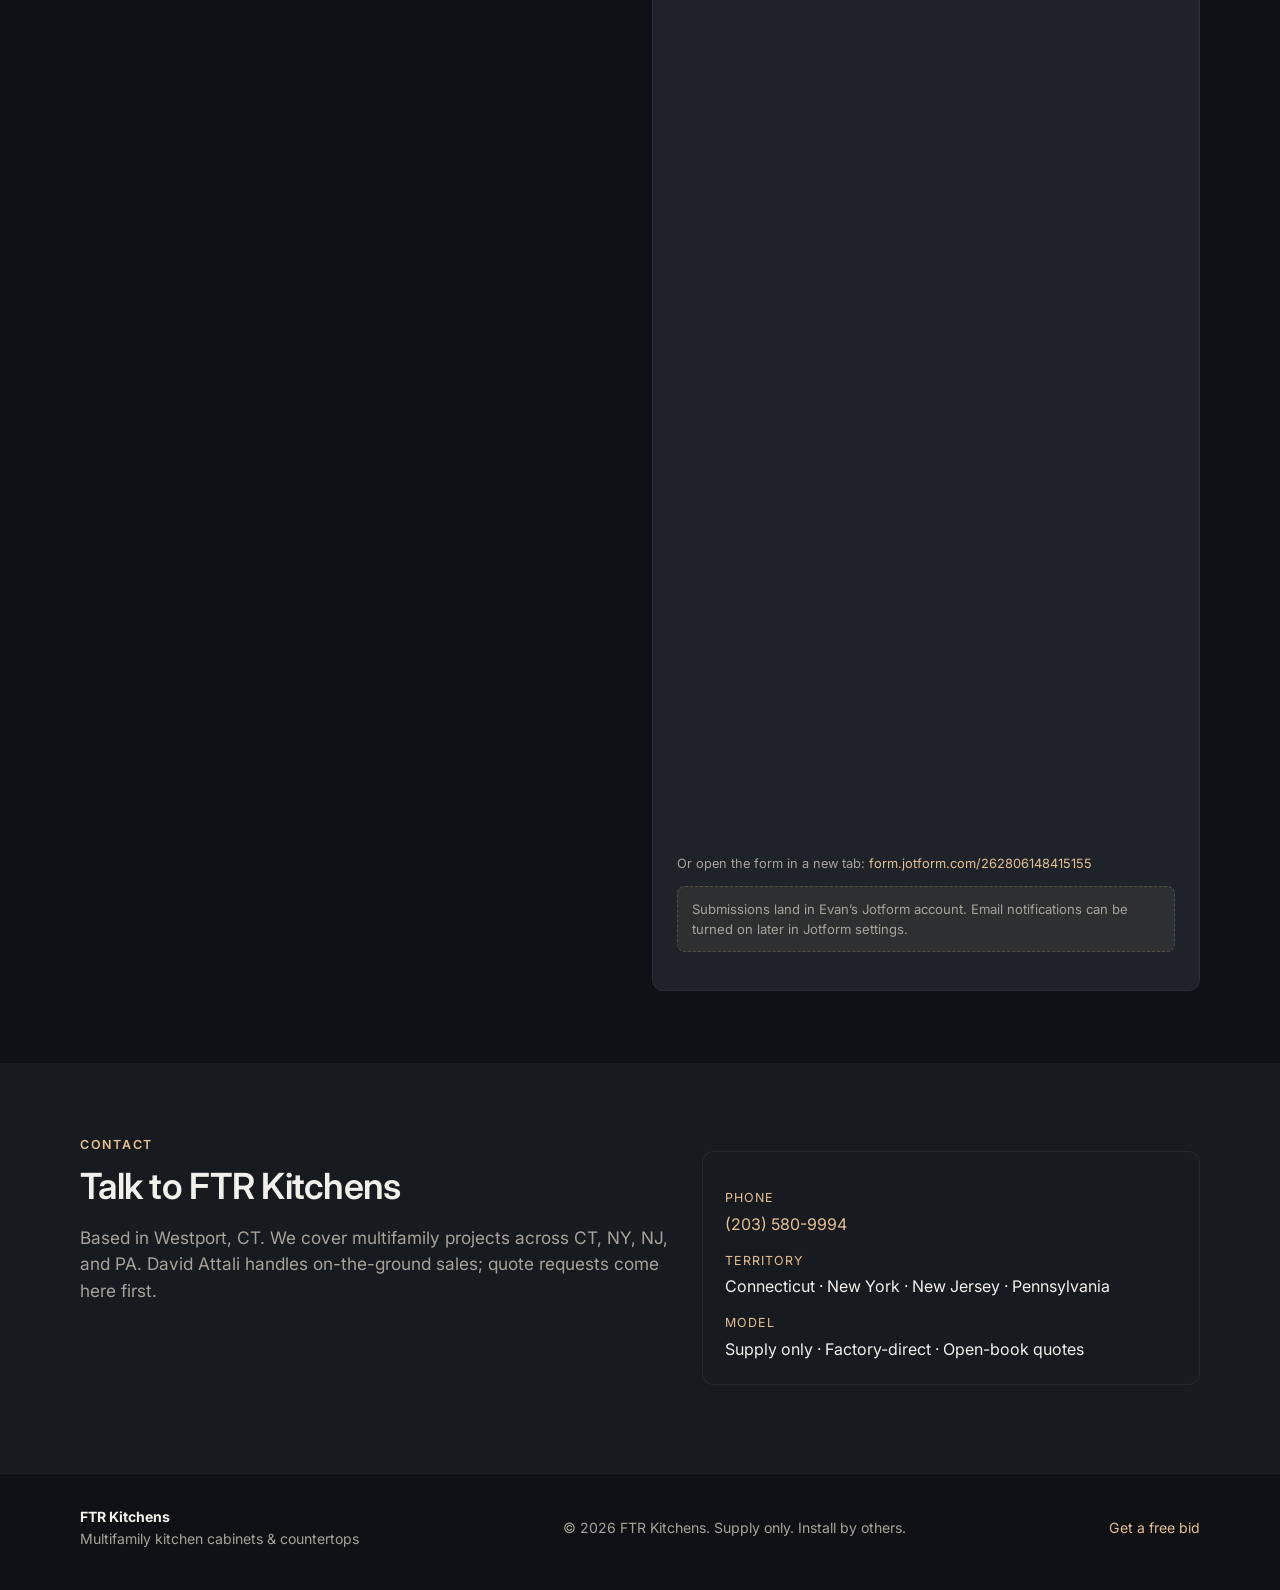
==== commit 54541f2d: "FTR Kitchens rebrand + design section" ====
--- a/index.html
+++ b/index.html
@@ -3,10 +3,10 @@
 <head>
   <meta charset="utf-8" />
   <meta name="viewport" content="width=device-width, initial-scale=1" />
-  <title>FTR Cabinets | Multifamily Kitchen Cabinets &amp; Countertops — CT, NY, NJ, PA</title>
+  <title>FTR Kitchens | Multifamily Kitchen Cabinets &amp; Countertops — CT, NY, NJ, PA</title>
   <meta name="description" content="Factory-direct kitchen cabinets and countertops for multifamily projects in Connecticut, New York, New Jersey, and Pennsylvania. Supply only. Free takeoff. Open-book pricing." />
   <meta name="theme-color" content="#0f1114" />
-  <meta property="og:title" content="FTR Cabinets — Multifamily cabinets &amp; counters" />
+  <meta property="og:title" content="FTR Kitchens — Multifamily cabinets &amp; counters" />
   <meta property="og:description" content="No showroom overhead. Free bids from your plans. Open-book pricing. Delivered to site." />
   <meta property="og:type" content="website" />
   <link rel="preconnect" href="https://fonts.googleapis.com" />
@@ -17,7 +17,7 @@
 <body>
   <header class="site-header">
     <div class="container nav">
-      <a class="logo" href="#top">FTR <span>Cabinets</span></a>
+      <a class="logo" href="#top">FTR <span>Kitchens</span></a>
       <button class="nav-toggle" type="button" aria-expanded="false" aria-controls="nav-menu">Menu</button>
       <ul class="nav-links" id="nav-menu">
         <li><a href="#supply">What we supply</a></li>
@@ -87,6 +87,19 @@
             <p>Vanity cabinets sized with the kitchen package so baths match the unit aesthetic without a second vendor chase.</p>
           </article>
         </div>
+
+        <div class="design-callout" id="design">
+          <p class="eyebrow">Design help</p>
+          <h3>We help design the kitchens — not just ship boxes.</h3>
+          <p class="lead" style="margin-bottom:1rem">Upfront layout work so cabinets fit dirty walls and off-dimension rooms without field drama.</p>
+          <ul class="design-points">
+            <li><strong>Plan for the half-inch.</strong> In multifamily, 20 apartments can each be off by half an inch. We design boxes and fillers so cabinets still land clean — less field scribing, fewer on-site fixes.</li>
+            <li><strong>Layouts that absorb error.</strong> Flexible cabinet runs (including planned fillers) so the boxes eat drywall and layout mistakes instead of the GC re-framing or field-modifying cabinets.</li>
+            <li><strong>Blind corners with room to adjust.</strong> On U-shaped kitchens we use blind corner cabinets (about a BL39–BL42 range) that give roughly 3 inches of play when walls come in off-dimension.</li>
+            <li><strong>Counters designed for real installs.</strong> We know the crew will trim tops on site — that's expected — and we still design around the problem corners and reveals upfront.</li>
+            <li><strong>Easier for the GC and developer.</strong> Fewer RFIs and change orders, faster install, and a consistent finished look across every unit.</li>
+          </ul>
+        </div>
       </div>
     </section>
 
@@ -123,6 +136,13 @@
               <div>
                 <h3>Proven on volume</h3>
                 <p class="muted" style="margin:0">Recent 155-unit project in Hartford, CT — same model: takeoff, open-book price, delivered.</p>
+              </div>
+            </li>
+            <li>
+              <span class="num">05</span>
+              <div>
+                <h3>Design help upfront</h3>
+                <p class="muted" style="margin:0">We size layouts, fillers, and blind corners so rooms that come in off-square still fit — less field scribing, fewer change orders.</p>
               </div>
             </li>
           </ul>
@@ -166,6 +186,12 @@
           </div>
           <div class="step">
             <div>
+              <h3>Design help</h3>
+              <p>We tune layouts for real walls: fillers, blind corners with adjustment, and counter reveals that expect on-site trim — so you avoid field scribing and cabinet mods.</p>
+            </div>
+          </div>
+          <div class="step">
+            <div>
               <h3>Open-book quote</h3>
               <p>You get supplier cost, our markup, and a delivered number. Approve shop drawings and a sample.</p>
             </div>
@@ -231,10 +257,10 @@
           <p class="muted" style="margin-top:1.25rem">Serving multifamily developers and GCs in Connecticut, New York, New Jersey, and Pennsylvania.</p>
         </div>
         <div class="form-wrap">
-          <!-- Jotform: FTR Cabinets - Quote Request (form ID 262806148415155). Created via API; do not reuse Damstrong forms. -->
+          <!-- Jotform: FTR Kitchens - Quote Request (form ID 262806148415155). Created via API; do not reuse Damstrong forms. -->
           <iframe
             id="ftr-jotform"
-            title="FTR Cabinets quote request"
+            title="FTR Kitchens quote request"
             src="https://form.jotform.com/262806148415155"
             allow="geolocation; microphone; camera; fullscreen"
             allowtransparency="true"
@@ -252,7 +278,7 @@
       <div class="container contact-grid">
         <div>
           <p class="eyebrow">Contact</p>
-          <h2>Talk to FTR Cabinets</h2>
+          <h2>Talk to FTR Kitchens</h2>
           <p class="lead">Based in Westport, CT. We cover multifamily projects across CT, NY, NJ, and PA. David Attali handles on-the-ground sales; quote requests come here first.</p>
         </div>
         <dl class="contact-card">
@@ -270,10 +296,10 @@
   <footer class="site-footer">
     <div class="container footer-row">
       <div>
-        <strong style="color:var(--text)">FTR Cabinets</strong><br />
+        <strong style="color:var(--text)">FTR Kitchens</strong><br />
         Multifamily kitchen cabinets &amp; countertops
       </div>
-      <div>© <span id="y"></span> FTR Cabinets. Supply only. Install by others.</div>
+      <div>© <span id="y"></span> FTR Kitchens. Supply only. Install by others.</div>
       <div><a href="#quote">Get a free bid</a></div>
     </div>
   </footer>
--- a/styles.css
+++ b/styles.css
@@ -1,4 +1,4 @@
-/* FTR Cabinets — static site styles
+/* FTR Kitchens — static site styles
    Accent gold: #e6c092 (from research reference) */
 :root {
   --bg: #0f1114;
@@ -285,3 +285,46 @@
 @media (max-width: 860px) {
   .jotform-embed { min-height: 1400px; }
 }
+
+
+/* Design help callout */
+.design-callout {
+  margin-top: 2.25rem;
+  padding: 1.5rem 1.5rem 1.35rem;
+  background: linear-gradient(160deg, #221c14 0%, var(--bg-soft) 60%);
+  border: 1px solid var(--line);
+  border-radius: var(--radius);
+}
+.design-callout h3 {
+  margin: 0 0 0.5rem;
+  font-size: clamp(1.15rem, 2.2vw, 1.45rem);
+}
+.design-points {
+  list-style: none;
+  margin: 0;
+  padding: 0;
+  display: grid;
+  gap: 0.85rem;
+}
+.design-points li {
+  padding: 0.85rem 1rem;
+  background: rgba(15, 17, 20, 0.55);
+  border: 1px solid rgba(255,255,255,0.06);
+  border-radius: 10px;
+  color: var(--muted);
+  font-size: 0.95rem;
+}
+.design-points strong {
+  color: var(--gold);
+  display: block;
+  margin-bottom: 0.2rem;
+  font-size: 0.9rem;
+}
+@media (min-width: 800px) {
+  .design-points {
+    grid-template-columns: repeat(2, minmax(0, 1fr));
+  }
+  .design-points li:last-child:nth-child(odd) {
+    grid-column: 1 / -1;
+  }
+}
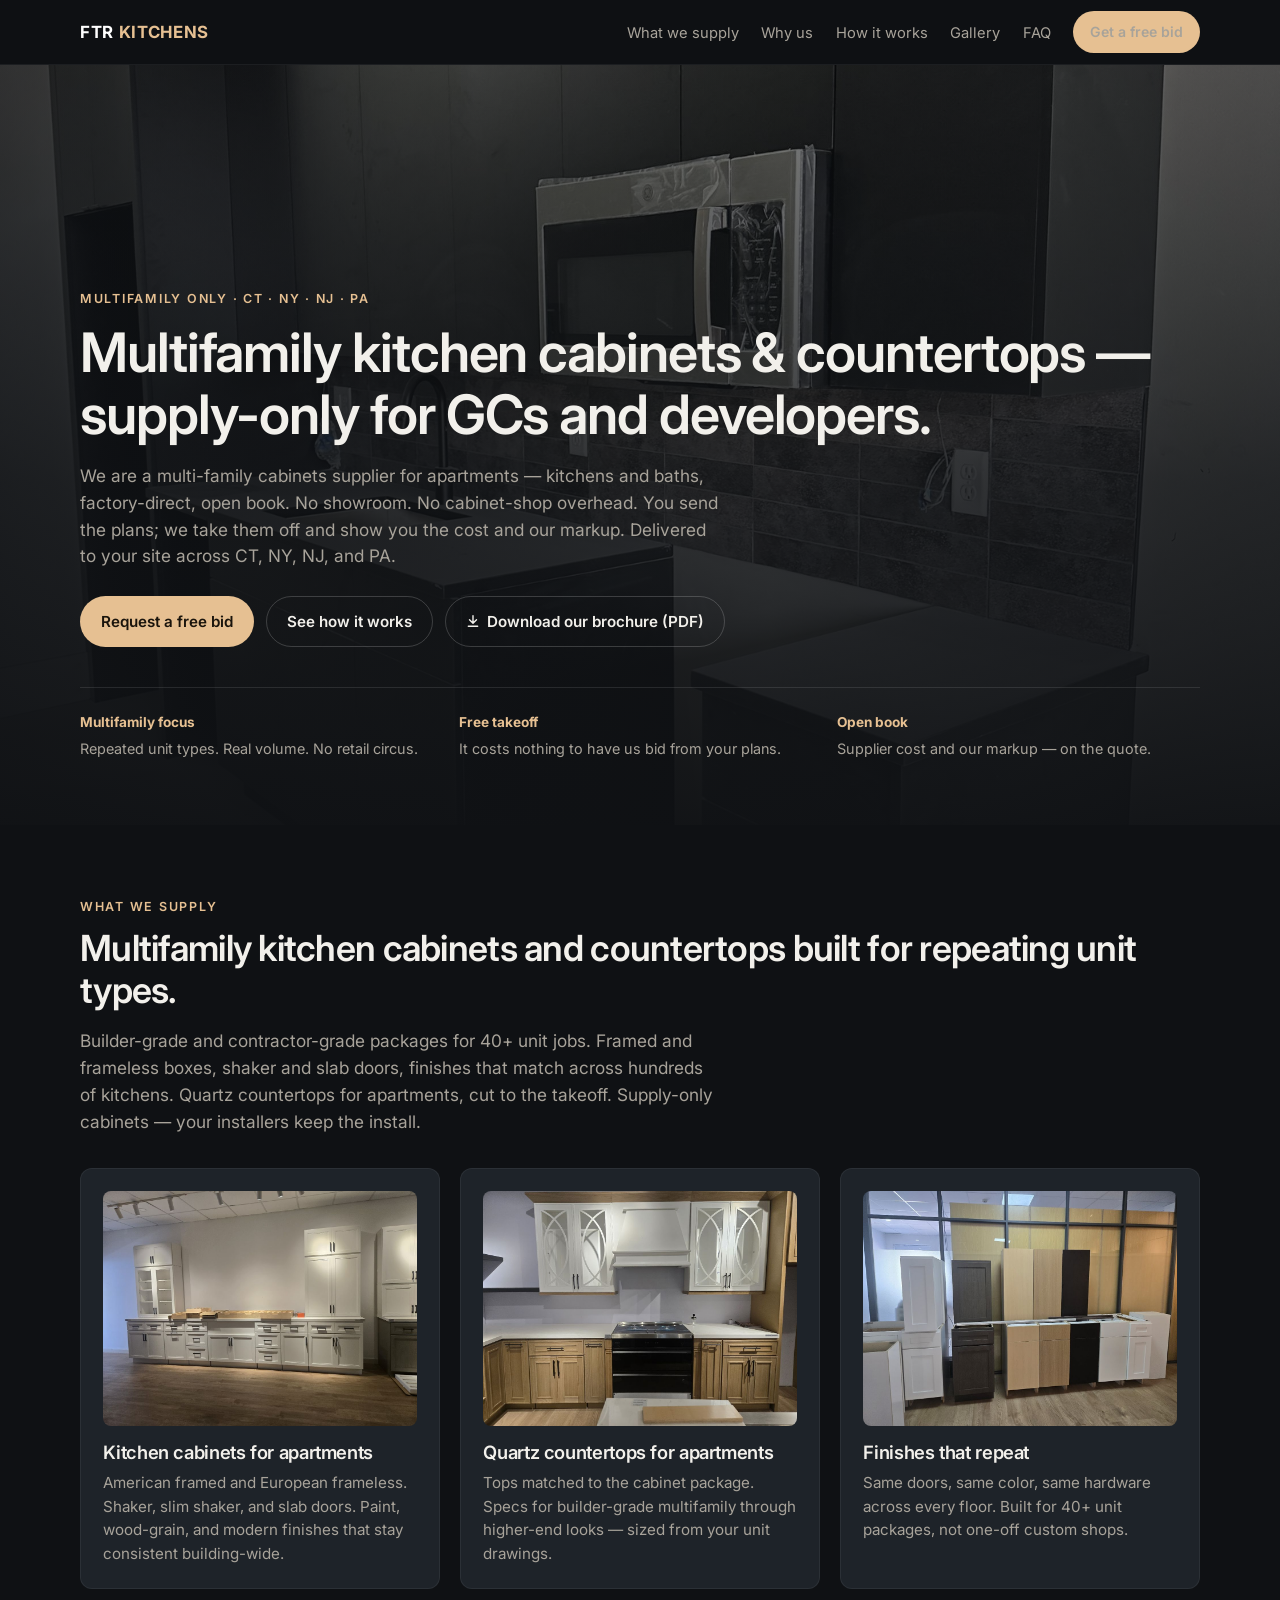
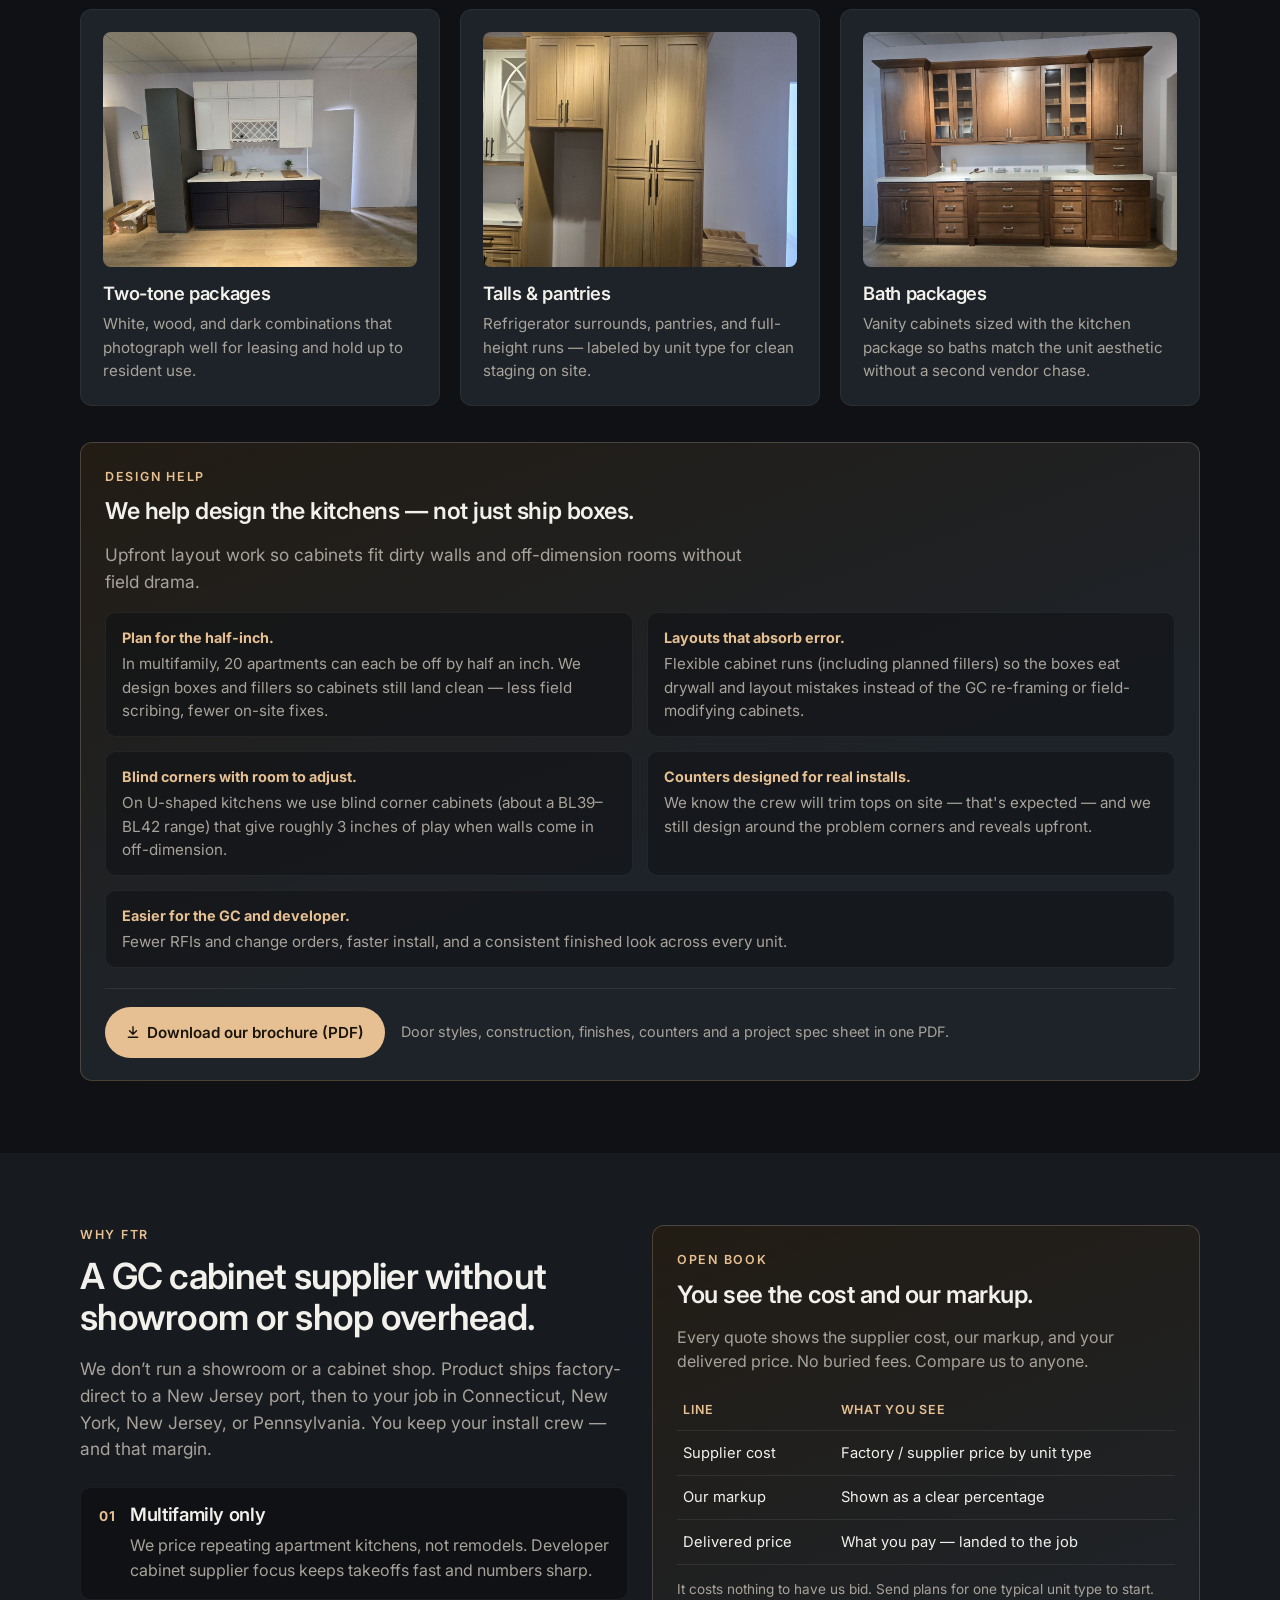
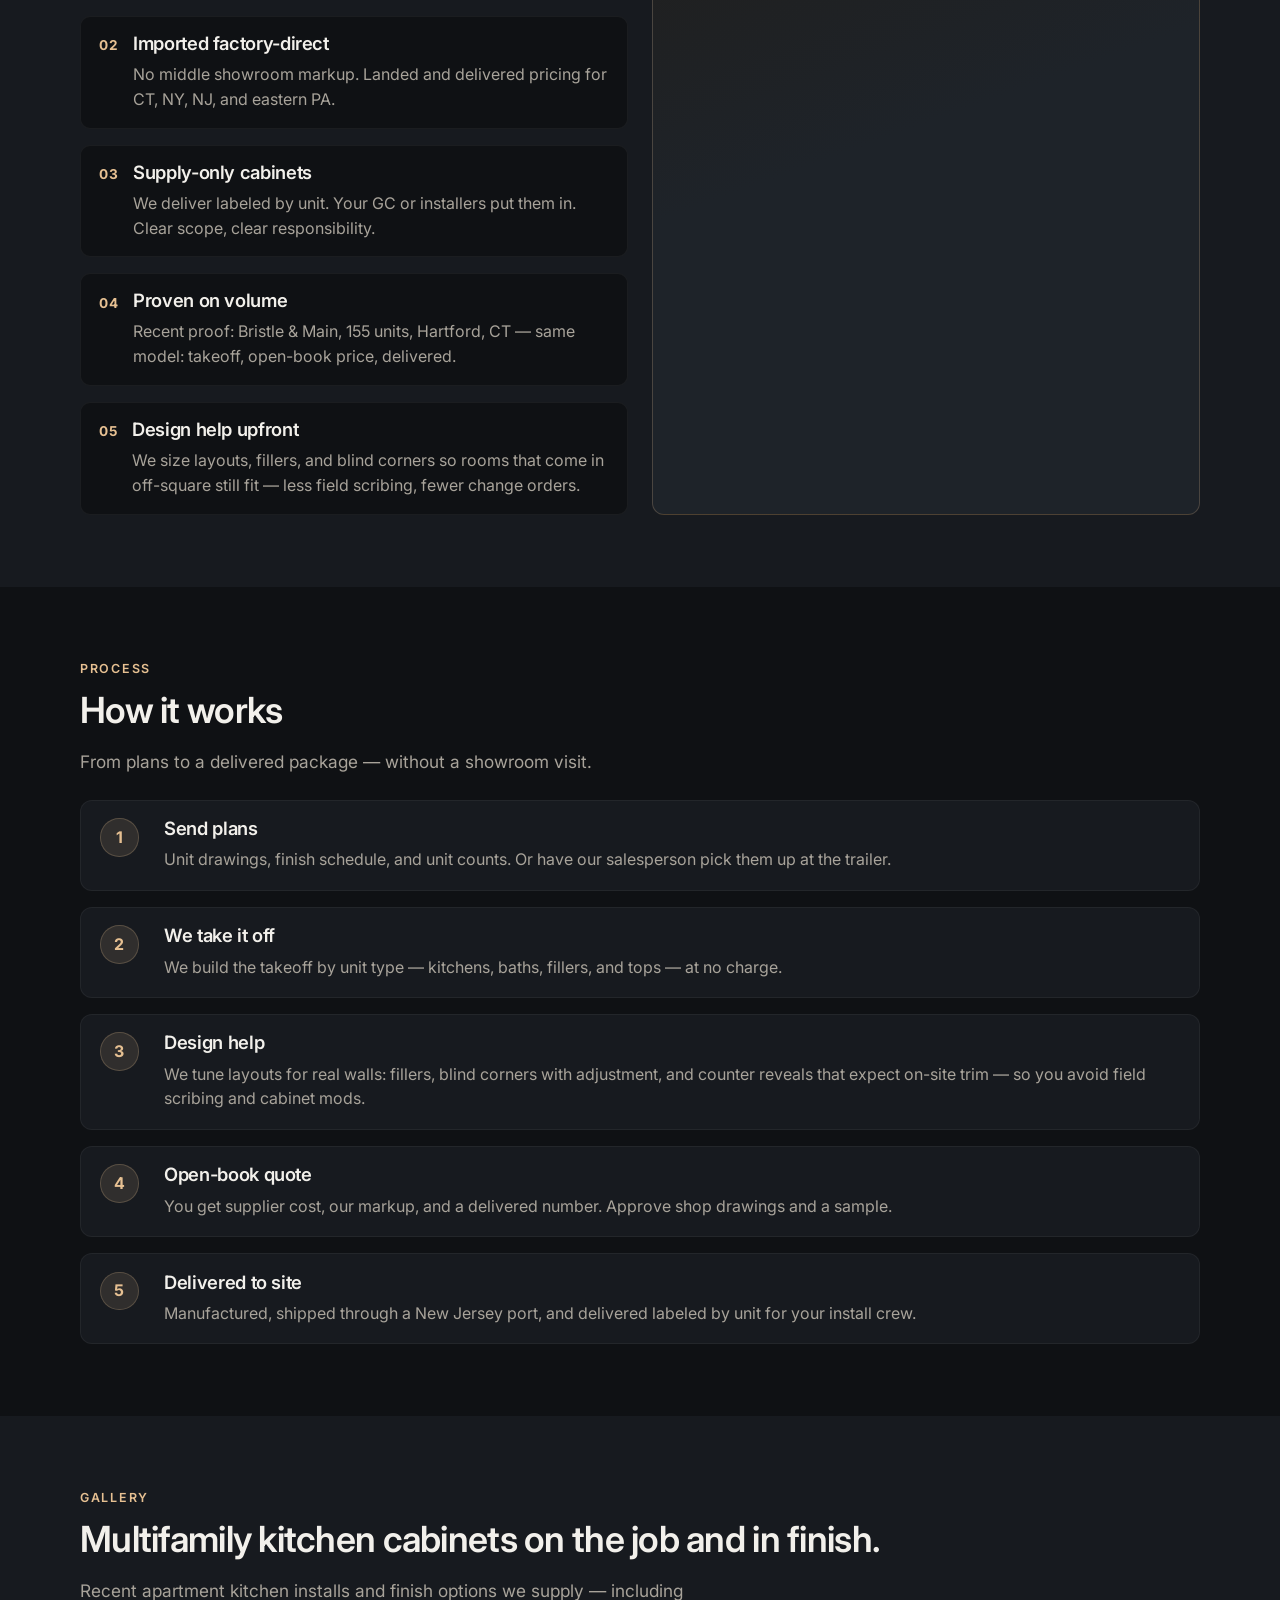
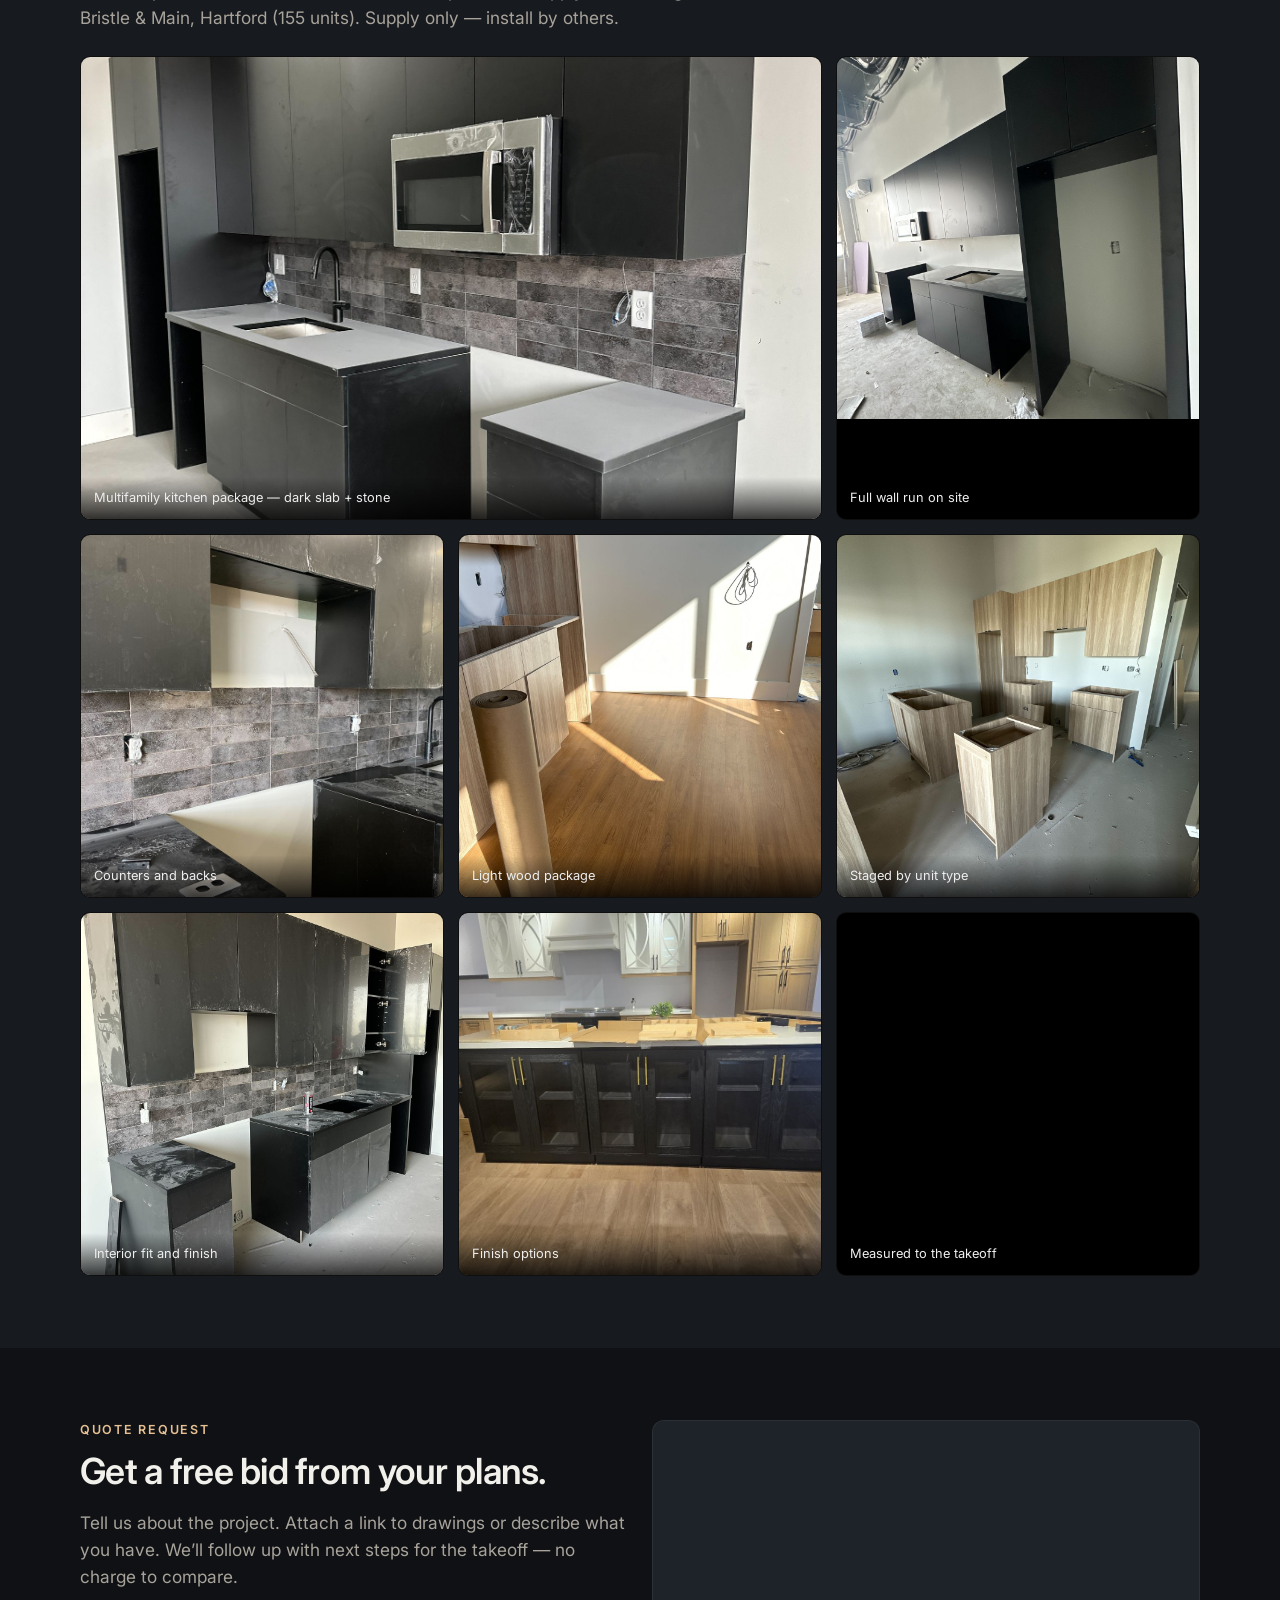
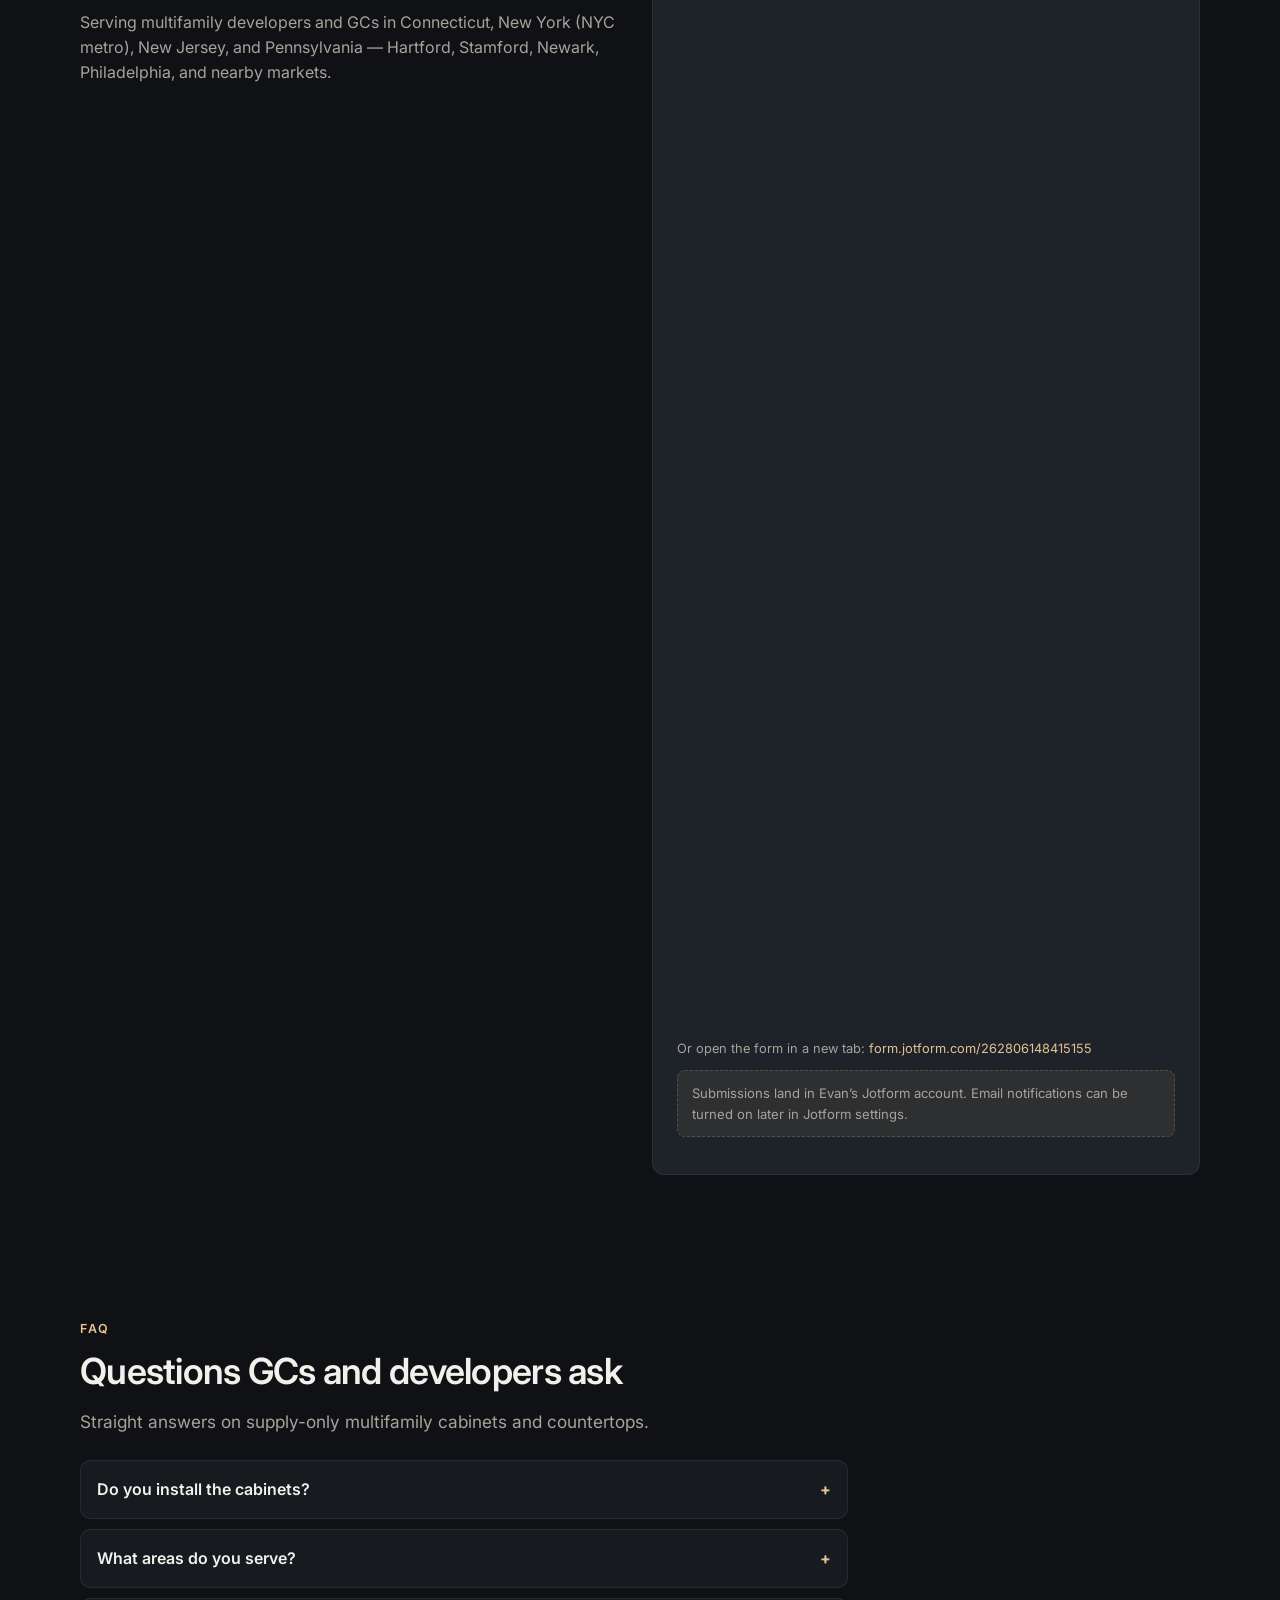
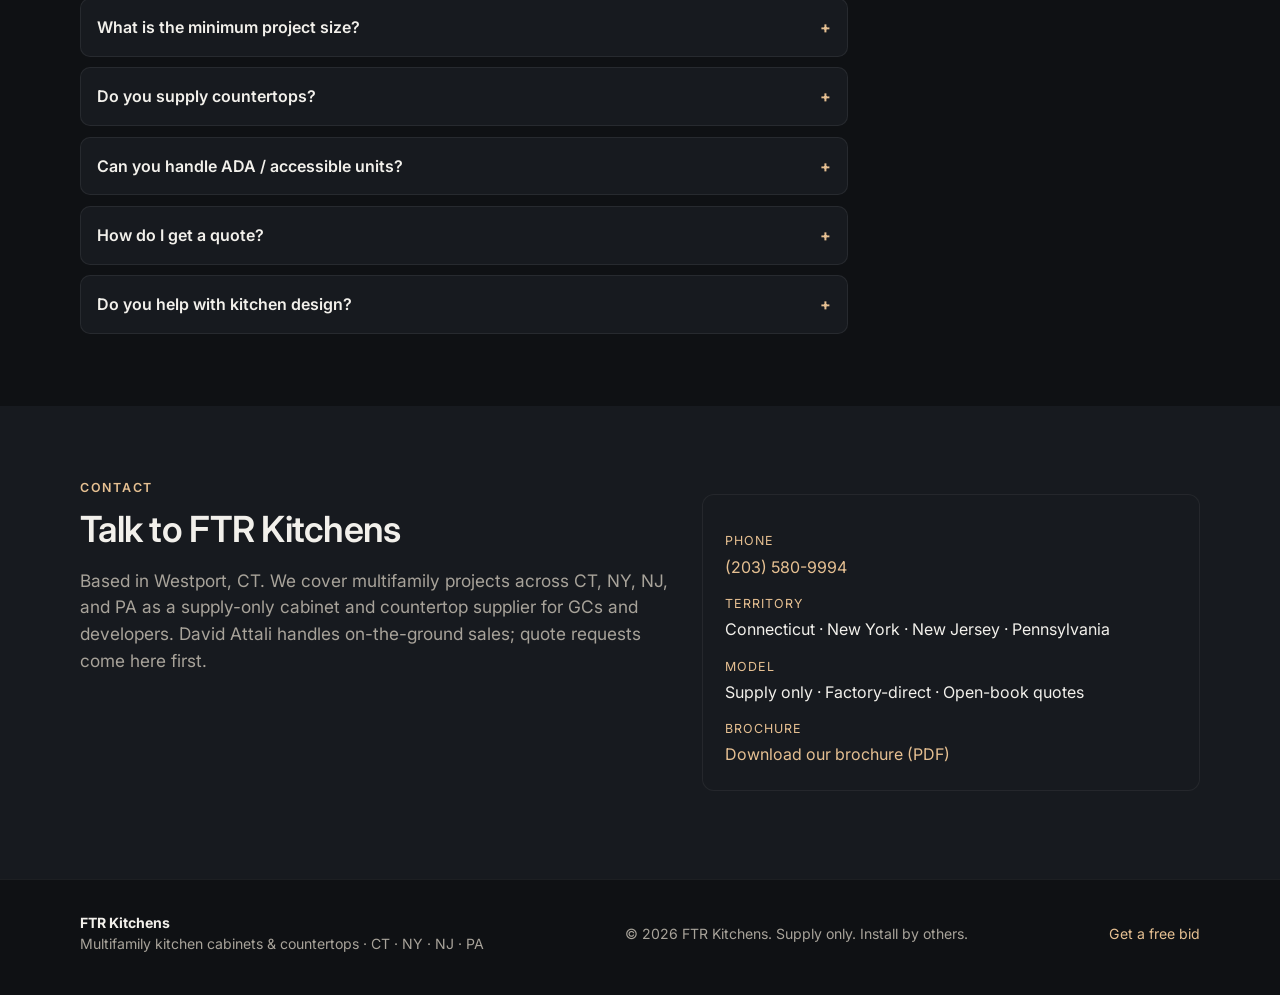
==== commit 1ce7b092: "SEO pass + brochure download" ====
--- a/index.html
+++ b/index.html
@@ -3,16 +3,159 @@
 <head>
   <meta charset="utf-8" />
   <meta name="viewport" content="width=device-width, initial-scale=1" />
-  <title>FTR Kitchens | Multifamily Kitchen Cabinets &amp; Countertops — CT, NY, NJ, PA</title>
-  <meta name="description" content="Factory-direct kitchen cabinets and countertops for multifamily projects in Connecticut, New York, New Jersey, and Pennsylvania. Supply only. Free takeoff. Open-book pricing." />
+  <title>Multifamily Kitchen Cabinets &amp; Counters | FTR Kitchens</title>
+  <meta name="description" content="Supply-only multifamily kitchen cabinets and quartz countertops for GCs and developers in CT, NY, NJ &amp; PA. Free takeoff. Open-book pricing. (203) 580-9994." />
   <meta name="theme-color" content="#0f1114" />
-  <meta property="og:title" content="FTR Kitchens — Multifamily cabinets &amp; counters" />
-  <meta property="og:description" content="No showroom overhead. Free bids from your plans. Open-book pricing. Delivered to site." />
+  <link rel="canonical" href="https://ftrkitchens.com/" />
+  <meta name="robots" content="index, follow" />
+
   <meta property="og:type" content="website" />
+  <meta property="og:site_name" content="FTR Kitchens" />
+  <meta property="og:url" content="https://ftrkitchens.com/" />
+  <meta property="og:title" content="Multifamily Kitchen Cabinets &amp; Counters | FTR Kitchens" />
+  <meta property="og:description" content="Supply-only multifamily kitchen cabinets and countertops for GCs and developers across CT, NY, NJ and PA. Free takeoff. Delivered to site." />
+  <meta property="og:image" content="https://ftrkitchens.com/img/hero.jpg" />
+  <meta property="og:image:alt" content="Modern multifamily kitchen with matte black slab cabinets and dark quartz countertops" />
+  <meta property="og:locale" content="en_US" />
+
+  <meta name="twitter:card" content="summary_large_image" />
+  <meta name="twitter:title" content="Multifamily Kitchen Cabinets &amp; Counters | FTR Kitchens" />
+  <meta name="twitter:description" content="Supply-only cabinets and countertops for multifamily projects in CT, NY, NJ and PA. Free takeoff from your plans." />
+  <meta name="twitter:image" content="https://ftrkitchens.com/img/hero.jpg" />
+
+  <link rel="icon" href="/favicon.svg" type="image/svg+xml" />
+  <link rel="icon" href="/favicon.png" type="image/png" sizes="32x32" />
+  <link rel="apple-touch-icon" href="/favicon.png" />
+
   <link rel="preconnect" href="https://fonts.googleapis.com" />
   <link rel="preconnect" href="https://fonts.gstatic.com" crossorigin />
+  <link rel="preconnect" href="https://form.jotform.com" />
+  <link rel="preload" as="image" href="img/hero.jpg" fetchpriority="high" />
   <link href="https://fonts.googleapis.com/css2?family=Inter:wght@400;500;600;700&display=swap" rel="stylesheet" />
   <link rel="stylesheet" href="styles.css" />
+
+  <script type="application/ld+json">
+  {
+    "@context": "https://schema.org",
+    "@graph": [
+      {
+        "@type": ["Organization", "HomeAndConstructionBusiness"],
+        "@id": "https://ftrkitchens.com/#organization",
+        "name": "FTR Kitchens",
+        "url": "https://ftrkitchens.com/",
+        "telephone": "+1-203-580-9994",
+        "image": "https://ftrkitchens.com/img/hero.jpg",
+        "logo": "https://ftrkitchens.com/favicon.png",
+        "description": "Supply-only multifamily kitchen cabinets and countertops for developers and GCs in Connecticut, New York, New Jersey, and Pennsylvania.",
+        "areaServed": [
+          {"@type": "State", "name": "Connecticut"},
+          {"@type": "State", "name": "New York"},
+          {"@type": "State", "name": "New Jersey"},
+          {"@type": "State", "name": "Pennsylvania"},
+          {"@type": "City", "name": "Hartford"},
+          {"@type": "City", "name": "Stamford"},
+          {"@type": "City", "name": "Newark"},
+          {"@type": "City", "name": "Philadelphia"},
+          {"@type": "City", "name": "New York"}
+        ],
+        "knowsAbout": [
+          "multifamily kitchen cabinets",
+          "apartment kitchen cabinets wholesale",
+          "quartz countertops for apartments",
+          "supply-only cabinets",
+          "GC cabinet supplier"
+        ]
+      },
+      {
+        "@type": "WebSite",
+        "@id": "https://ftrkitchens.com/#website",
+        "url": "https://ftrkitchens.com/",
+        "name": "FTR Kitchens",
+        "publisher": {"@id": "https://ftrkitchens.com/#organization"}
+      },
+      {
+        "@type": "Service",
+        "@id": "https://ftrkitchens.com/#service-cabinets",
+        "name": "Multifamily kitchen cabinets",
+        "serviceType": "Supply-only multifamily kitchen cabinets",
+        "provider": {"@id": "https://ftrkitchens.com/#organization"},
+        "areaServed": ["CT", "NY", "NJ", "PA"],
+        "description": "Builder-grade and contractor-grade kitchen cabinets for multifamily projects of 40+ units. Delivered to site; install by others."
+      },
+      {
+        "@type": "Service",
+        "@id": "https://ftrkitchens.com/#service-countertops",
+        "name": "Multifamily countertops",
+        "serviceType": "Quartz and stone countertops for apartments",
+        "provider": {"@id": "https://ftrkitchens.com/#organization"},
+        "areaServed": ["CT", "NY", "NJ", "PA"],
+        "description": "Quartz and stone countertops sized from unit drawings and delivered with the cabinet package."
+      },
+      {
+        "@type": "FAQPage",
+        "@id": "https://ftrkitchens.com/#faq",
+        "mainEntity": [
+          {
+            "@type": "Question",
+            "name": "Do you install the cabinets?",
+            "acceptedAnswer": {
+              "@type": "Answer",
+              "text": "No. FTR Kitchens is supply only. We deliver labeled packages to your site; your GC or install crew puts them in."
+            }
+          },
+          {
+            "@type": "Question",
+            "name": "What areas do you serve?",
+            "acceptedAnswer": {
+              "@type": "Answer",
+              "text": "Multifamily projects across Connecticut, New York (including NYC metro), New Jersey, and Pennsylvania — including markets like Hartford, Stamford, Newark, and Philadelphia."
+            }
+          },
+          {
+            "@type": "Question",
+            "name": "What is the minimum project size?",
+            "acceptedAnswer": {
+              "@type": "Answer",
+              "text": "We focus on multifamily work. Typical jobs are 40+ units with repeating kitchen types so factory pricing stays sharp."
+            }
+          },
+          {
+            "@type": "Question",
+            "name": "Do you supply countertops?",
+            "acceptedAnswer": {
+              "@type": "Answer",
+              "text": "Yes. Quartz and stone countertops are part of the package, sized from your unit drawings and delivered with the cabinets."
+            }
+          },
+          {
+            "@type": "Question",
+            "name": "Can you handle ADA / accessible units?",
+            "acceptedAnswer": {
+              "@type": "Answer",
+              "text": "Yes. We build cabinet packages to the project's accessible-unit specs so ADA kitchens match the rest of the building."
+            }
+          },
+          {
+            "@type": "Question",
+            "name": "How do I get a quote?",
+            "acceptedAnswer": {
+              "@type": "Answer",
+              "text": "Send unit plans and a finish schedule for a free takeoff. Pricing is open book — you see the supplier cost and our markup. Call (203) 580-9994 or use the quote form."
+            }
+          },
+          {
+            "@type": "Question",
+            "name": "Do you help with kitchen design?",
+            "acceptedAnswer": {
+              "@type": "Answer",
+              "text": "Yes. We help design layouts upfront — fillers, blind corners with adjustment, and counter reveals — so cabinets fit off-dimension rooms with fewer field fixes."
+            }
+          }
+        ]
+      }
+    ]
+  }
+  </script>
 </head>
 <body>
   <header class="site-header">
@@ -24,6 +167,7 @@
         <li><a href="#why">Why us</a></li>
         <li><a href="#how">How it works</a></li>
         <li><a href="#gallery">Gallery</a></li>
+        <li><a href="#faq">FAQ</a></li>
         <li><a href="#quote" class="btn btn-primary" style="padding:0.55rem 1rem;font-size:0.88rem">Get a free bid</a></li>
       </ul>
     </div>
@@ -31,14 +175,15 @@
 
   <main id="top">
     <section class="hero">
-      <div class="hero-media" style="background-image:url('img/hero.jpg')" role="img" aria-label="Modern dark kitchen cabinetry and stone countertops installed in a multifamily unit"></div>
+      <div class="hero-media" style="background-image:url('img/hero.jpg')" role="img" aria-label="Modern multifamily kitchen with matte black slab cabinets and dark quartz countertops, Bristle &amp; Main style install, Hartford CT"></div>
       <div class="container hero-content">
         <p class="eyebrow">Multifamily only · CT · NY · NJ · PA</p>
-        <h1>Kitchen cabinets &amp; counters for apartments — factory-direct, open book.</h1>
-        <p class="lead">We supply multifamily kitchens and baths. No showroom. No cabinet-shop overhead. You send the plans; we take them off and show you the cost and our markup. Delivered to your site.</p>
+        <h1>Multifamily kitchen cabinets &amp; countertops — supply-only for GCs and developers.</h1>
+        <p class="lead">We are a multi-family cabinets supplier for apartments — kitchens and baths, factory-direct, open book. No showroom. No cabinet-shop overhead. You send the plans; we take them off and show you the cost and our markup. Delivered to your site across CT, NY, NJ, and PA.</p>
         <div class="hero-actions">
           <a class="btn btn-primary" href="#quote">Request a free bid</a>
           <a class="btn btn-ghost" href="#how">See how it works</a>
+          <a class="btn btn-ghost btn-download" href="brochure/FTR-Kitchens-Brochure.pdf" download="FTR-Kitchens-Brochure.pdf" type="application/pdf">Download our brochure (PDF)</a>
         </div>
         <div class="hero-points">
           <div><strong>Multifamily focus</strong><span>Repeated unit types. Real volume. No retail circus.</span></div>
@@ -51,38 +196,38 @@
     <section class="section" id="supply">
       <div class="container">
         <p class="eyebrow">What we supply</p>
-        <h2>Cabinets and countertops built for repeating unit types.</h2>
-        <p class="lead">Framed and frameless boxes, shaker and slab doors, finishes that match across hundreds of kitchens. Quartz and stone tops cut to the takeoff. Supply only — your installers keep the install.</p>
+        <h2>Multifamily kitchen cabinets and countertops built for repeating unit types.</h2>
+        <p class="lead">Builder-grade and contractor-grade packages for 40+ unit jobs. Framed and frameless boxes, shaker and slab doors, finishes that match across hundreds of kitchens. Quartz countertops for apartments, cut to the takeoff. Supply-only cabinets — your installers keep the install.</p>
         <div class="grid-3" style="margin-top:2rem">
           <article class="card">
-            <img src="img/style-white-shaker.jpg" alt="White shaker kitchen cabinets with black hardware" width="1100" height="825" loading="lazy" />
-            <h3>Kitchen cabinets</h3>
+            <img src="img/style-white-shaker.jpg" alt="White shaker multifamily kitchen cabinets with black hardware and quartz-ready counters" width="1100" height="825" loading="lazy" decoding="async" />
+            <h3>Kitchen cabinets for apartments</h3>
             <p>American framed and European frameless. Shaker, slim shaker, and slab doors. Paint, wood-grain, and modern finishes that stay consistent building-wide.</p>
           </article>
           <article class="card">
-            <img src="img/style-two-tone.jpg" alt="Two-tone kitchen with white uppers, light wood bases, and white quartz countertop" width="1100" height="825" loading="lazy" />
-            <h3>Quartz &amp; stone counters</h3>
+            <img src="img/style-two-tone.jpg" alt="Two-tone apartment kitchen with white uppers, wood base cabinets, and white quartz countertop" width="1100" height="825" loading="lazy" decoding="async" />
+            <h3>Quartz countertops for apartments</h3>
             <p>Tops matched to the cabinet package. Specs for builder-grade multifamily through higher-end looks — sized from your unit drawings.</p>
           </article>
           <article class="card">
-            <img src="img/style-finish-range.jpg" alt="Range of cabinet finish samples from white shaker to matte black slab" width="1100" height="825" loading="lazy" />
+            <img src="img/style-finish-range.jpg" alt="Builder-grade cabinet finish range from white shaker to matte black slab for multifamily packages" width="1100" height="825" loading="lazy" decoding="async" />
             <h3>Finishes that repeat</h3>
             <p>Same doors, same color, same hardware across every floor. Built for 40+ unit packages, not one-off custom shops.</p>
           </article>
         </div>
         <div class="grid-3" style="margin-top:1.25rem">
           <article class="card">
-            <img src="img/style-navy-white.jpg" alt="Navy base cabinets with white uppers and white countertop" width="1100" height="825" loading="lazy" />
+            <img src="img/style-navy-white.jpg" alt="Navy and white contractor-grade kitchen cabinets with white countertop for apartment units" width="1100" height="825" loading="lazy" decoding="async" />
             <h3>Two-tone packages</h3>
             <p>White, wood, and dark combinations that photograph well for leasing and hold up to resident use.</p>
           </article>
           <article class="card">
-            <img src="img/style-oak-pantry.jpg" alt="Light oak pantry and refrigerator surround cabinets" width="1100" height="1466" loading="lazy" />
+            <img src="img/style-oak-pantry.jpg" alt="Light oak pantry and refrigerator surround cabinets for multifamily kitchen packages" width="900" height="1200" loading="lazy" decoding="async" />
             <h3>Talls &amp; pantries</h3>
             <p>Refrigerator surrounds, pantries, and full-height runs — labeled by unit type for clean staging on site.</p>
           </article>
           <article class="card">
-            <img src="img/style-shaker-brown.jpg" alt="Warm wood shaker cabinets with white stone countertop" width="1100" height="825" loading="lazy" />
+            <img src="img/style-shaker-brown.jpg" alt="Warm wood shaker bath vanity cabinets with white stone countertop" width="1100" height="825" loading="lazy" decoding="async" />
             <h3>Bath packages</h3>
             <p>Vanity cabinets sized with the kitchen package so baths match the unit aesthetic without a second vendor chase.</p>
           </article>
@@ -99,6 +244,10 @@
             <li><strong>Counters designed for real installs.</strong> We know the crew will trim tops on site — that's expected — and we still design around the problem corners and reveals upfront.</li>
             <li><strong>Easier for the GC and developer.</strong> Fewer RFIs and change orders, faster install, and a consistent finished look across every unit.</li>
           </ul>
+          <div class="design-download">
+            <a class="btn btn-primary btn-download" href="brochure/FTR-Kitchens-Brochure.pdf" download="FTR-Kitchens-Brochure.pdf" type="application/pdf">Download our brochure (PDF)</a>
+            <span class="muted">Door styles, construction, finishes, counters and a project spec sheet in one PDF.</span>
+          </div>
         </div>
       </div>
     </section>
@@ -107,14 +256,14 @@
       <div class="container grid-2">
         <div>
           <p class="eyebrow">Why FTR</p>
-          <h2>Low cost because we carry none of the overhead you don’t need.</h2>
-          <p class="lead">We don’t run a showroom or a cabinet shop. Product ships factory-direct to a New Jersey port, then to your job. You keep your install crew — and that margin.</p>
+          <h2>A GC cabinet supplier without showroom or shop overhead.</h2>
+          <p class="lead">We don’t run a showroom or a cabinet shop. Product ships factory-direct to a New Jersey port, then to your job in Connecticut, New York, New Jersey, or Pennsylvania. You keep your install crew — and that margin.</p>
           <ul class="why-list">
             <li>
               <span class="num">01</span>
               <div>
                 <h3>Multifamily only</h3>
-                <p class="muted" style="margin:0">We price repeating kitchens, not kitchen remodels. That focus keeps takeoffs fast and numbers sharp.</p>
+                <p class="muted" style="margin:0">We price repeating apartment kitchens, not remodels. Developer cabinet supplier focus keeps takeoffs fast and numbers sharp.</p>
               </div>
             </li>
             <li>
@@ -127,7 +276,7 @@
             <li>
               <span class="num">03</span>
               <div>
-                <h3>Supply only</h3>
+                <h3>Supply-only cabinets</h3>
                 <p class="muted" style="margin:0">We deliver labeled by unit. Your GC or installers put them in. Clear scope, clear responsibility.</p>
               </div>
             </li>
@@ -135,7 +284,7 @@
               <span class="num">04</span>
               <div>
                 <h3>Proven on volume</h3>
-                <p class="muted" style="margin:0">Recent 155-unit project in Hartford, CT — same model: takeoff, open-book price, delivered.</p>
+                <p class="muted" style="margin:0">Recent proof: Bristle &amp; Main, 155 units, Hartford, CT — same model: takeoff, open-book price, delivered.</p>
               </div>
             </li>
             <li>
@@ -209,39 +358,39 @@
     <section class="section section-alt" id="gallery">
       <div class="container">
         <p class="eyebrow">Gallery</p>
-        <h2>On the job and in the finish line.</h2>
-        <p class="lead">Recent multifamily install photos and finish options we supply. Supply only — install by others.</p>
+        <h2>Multifamily kitchen cabinets on the job and in finish.</h2>
+        <p class="lead">Recent apartment kitchen installs and finish options we supply — including Bristle &amp; Main, Hartford (155 units). Supply only — install by others.</p>
         <div class="gallery-grid">
           <figure class="wide">
-            <img src="img/hero.jpg" alt="Completed dark slab kitchen with stone counters in a multifamily unit" width="1600" height="2133" loading="lazy" />
+            <img src="img/hero.jpg" alt="Finished multifamily kitchen with matte black slab cabinets and dark quartz countertops, Bristle & Main, Hartford CT" width="900" height="1200" loading="lazy" decoding="async" />
             <figcaption>Multifamily kitchen package — dark slab + stone</figcaption>
           </figure>
           <figure>
-            <img src="img/gallery-bnm01.jpg" alt="Long run of matte black cabinets under construction" width="1200" height="1600" loading="lazy" />
+            <img src="img/gallery-bnm01.jpg" alt="Long run of matte black multifamily kitchen cabinets under construction, Bristle & Main, Hartford CT" width="900" height="1200" loading="lazy" decoding="async" />
             <figcaption>Full wall run on site</figcaption>
           </figure>
           <figure>
-            <img src="img/gallery-bnm02.jpg" alt="Close-up of dark cabinets, counter and tiled backsplash" width="1200" height="900" loading="lazy" />
+            <img src="img/gallery-bnm02.jpg" alt="Close-up of dark slab cabinets, quartz counter, and tiled backsplash in an apartment kitchen install" width="1200" height="900" loading="lazy" decoding="async" />
             <figcaption>Counters and backs</figcaption>
           </figure>
           <figure>
-            <img src="img/gallery-bnm06.jpg" alt="Light wood grain cabinets being installed" width="1200" height="1600" loading="lazy" />
+            <img src="img/gallery-bnm06.jpg" alt="Light wood-grain apartment kitchen cabinets being installed on a multifamily jobsite" width="900" height="1200" loading="lazy" decoding="async" />
             <figcaption>Light wood package</figcaption>
           </figure>
           <figure>
-            <img src="img/gallery-bnm09.jpg" alt="Light oak cabinets staged before countertops" width="1200" height="1600" loading="lazy" />
+            <img src="img/gallery-bnm09.jpg" alt="Light oak multifamily kitchen cabinets staged by unit type before countertops" width="900" height="1200" loading="lazy" decoding="async" />
             <figcaption>Staged by unit type</figcaption>
           </figure>
           <figure>
-            <img src="img/gallery-bnm07.jpg" alt="Matte black cabinets with door open showing shelves" width="1200" height="1600" loading="lazy" />
+            <img src="img/gallery-bnm07.jpg" alt="Matte black slab cabinet interior and shelves on a multifamily kitchen package" width="900" height="1200" loading="lazy" decoding="async" />
             <figcaption>Interior fit and finish</figcaption>
           </figure>
           <figure>
-            <img src="img/style-island.jpg" alt="Showroom display of dark glass-door island cabinets" width="1100" height="825" loading="lazy" />
+            <img src="img/style-island.jpg" alt="Dark glass-door island cabinet finish option for multifamily and leasing kitchens" width="1100" height="825" loading="lazy" decoding="async" />
             <figcaption>Finish options</figcaption>
           </figure>
           <figure>
-            <img src="img/process-measure.jpg" alt="Tape measure checking cabinet interior dimensions" width="900" height="1199" loading="lazy" />
+            <img src="img/process-measure.jpg" alt="Tape measure checking cabinet interior dimensions for a multifamily takeoff" width="900" height="1199" loading="lazy" decoding="async" />
             <figcaption>Measured to the takeoff</figcaption>
           </figure>
         </div>
@@ -253,14 +402,14 @@
         <div>
           <p class="eyebrow">Quote request</p>
           <h2>Get a free bid from your plans.</h2>
-          <p class="lead">Tell us about the project. Attach a link to drawings or describe what you have. We’ll follow up with next steps for the takeoff.</p>
-          <p class="muted" style="margin-top:1.25rem">Serving multifamily developers and GCs in Connecticut, New York, New Jersey, and Pennsylvania.</p>
+          <p class="lead">Tell us about the project. Attach a link to drawings or describe what you have. We’ll follow up with next steps for the takeoff — no charge to compare.</p>
+          <p class="muted" style="margin-top:1.25rem">Serving multifamily developers and GCs in Connecticut, New York (NYC metro), New Jersey, and Pennsylvania — Hartford, Stamford, Newark, Philadelphia, and nearby markets.</p>
         </div>
         <div class="form-wrap">
           <!-- Jotform: FTR Kitchens - Quote Request (form ID 262806148415155). Created via API; do not reuse Damstrong forms. -->
           <iframe
             id="ftr-jotform"
-            title="FTR Kitchens quote request"
+            title="FTR Kitchens quote request form for multifamily cabinet and countertop bids"
             src="https://form.jotform.com/262806148415155"
             allow="geolocation; microphone; camera; fullscreen"
             allowtransparency="true"
@@ -270,7 +419,46 @@
           ></iframe>
           <p class="form-hint" style="margin-top:0.85rem">Or open the form in a new tab: <a href="https://form.jotform.com/262806148415155" target="_blank" rel="noopener">form.jotform.com/262806148415155</a></p>
           <p class="form-note">Submissions land in Evan&rsquo;s Jotform account. Email notifications can be turned on later in Jotform settings.</p>
-        </div></div>
+        </div>
+      </div>
+    </section>
+
+
+    <section class="section" id="faq">
+      <div class="container">
+        <p class="eyebrow">FAQ</p>
+        <h2>Questions GCs and developers ask</h2>
+        <p class="lead">Straight answers on supply-only multifamily cabinets and countertops.</p>
+        <div class="faq-list">
+          <details class="faq-item">
+            <summary>Do you install the cabinets?</summary>
+            <p>No. FTR Kitchens is supply only. We deliver labeled packages to your site; your GC or install crew puts them in — and you keep that margin.</p>
+          </details>
+          <details class="faq-item">
+            <summary>What areas do you serve?</summary>
+            <p>Multifamily projects across Connecticut, New York (including the NYC metro), New Jersey, and Pennsylvania — markets like Hartford, Stamford, Newark, and Philadelphia.</p>
+          </details>
+          <details class="faq-item">
+            <summary>What is the minimum project size?</summary>
+            <p>We focus on multifamily. Typical jobs are 40+ units with repeating kitchen types so factory pricing stays sharp.</p>
+          </details>
+          <details class="faq-item">
+            <summary>Do you supply countertops?</summary>
+            <p>Yes. Quartz and stone countertops are part of the package, sized from your unit drawings and delivered with the cabinets.</p>
+          </details>
+          <details class="faq-item">
+            <summary>Can you handle ADA / accessible units?</summary>
+            <p>Yes. We build cabinet packages to the project’s accessible-unit specs so ADA kitchens match the rest of the building.</p>
+          </details>
+          <details class="faq-item">
+            <summary>How do I get a quote?</summary>
+            <p>Send unit plans and a finish schedule for a free takeoff. Pricing is open book — you see the supplier cost and our markup. Call <a href="tel:+12035809994">(203) 580-9994</a> or use the quote form on this page.</p>
+          </details>
+          <details class="faq-item">
+            <summary>Do you help with kitchen design?</summary>
+            <p>Yes. We help design layouts upfront — fillers, blind corners with adjustment, and counter reveals — so cabinets fit off-dimension rooms with fewer field fixes and change orders.</p>
+          </details>
+        </div>
       </div>
     </section>
 
@@ -279,7 +467,7 @@
         <div>
           <p class="eyebrow">Contact</p>
           <h2>Talk to FTR Kitchens</h2>
-          <p class="lead">Based in Westport, CT. We cover multifamily projects across CT, NY, NJ, and PA. David Attali handles on-the-ground sales; quote requests come here first.</p>
+          <p class="lead">Based in Westport, CT. We cover multifamily projects across CT, NY, NJ, and PA as a supply-only cabinet and countertop supplier for GCs and developers. David Attali handles on-the-ground sales; quote requests come here first.</p>
         </div>
         <dl class="contact-card">
           <dt>Phone</dt>
@@ -288,6 +476,8 @@
           <dd>Connecticut · New York · New Jersey · Pennsylvania</dd>
           <dt>Model</dt>
           <dd>Supply only · Factory-direct · Open-book quotes</dd>
+          <dt>Brochure</dt>
+          <dd><a href="brochure/FTR-Kitchens-Brochure.pdf" download="FTR-Kitchens-Brochure.pdf">Download our brochure (PDF)</a></dd>
         </dl>
       </div>
     </section>
@@ -297,7 +487,7 @@
     <div class="container footer-row">
       <div>
         <strong style="color:var(--text)">FTR Kitchens</strong><br />
-        Multifamily kitchen cabinets &amp; countertops
+        Multifamily kitchen cabinets &amp; countertops · CT · NY · NJ · PA
       </div>
       <div>© <span id="y"></span> FTR Kitchens. Supply only. Install by others.</div>
       <div><a href="#quote">Get a free bid</a></div>
--- a/styles.css
+++ b/styles.css
@@ -328,3 +328,46 @@
     grid-column: 1 / -1;
   }
 }
+
+/* FAQ */
+.faq-list { margin-top: 1.5rem; display: grid; gap: 0.65rem; max-width: 48rem; }
+.faq-item {
+  background: var(--bg-elev);
+  border: 1px solid rgba(255,255,255,0.07);
+  border-radius: 10px;
+  padding: 0.15rem 1rem;
+}
+.faq-item summary {
+  cursor: pointer;
+  font-weight: 600;
+  padding: 0.85rem 0;
+  list-style: none;
+}
+.faq-item summary::-webkit-details-marker { display: none; }
+.faq-item summary::after {
+  content: "+";
+  float: right;
+  color: var(--gold);
+  font-weight: 700;
+}
+.faq-item[open] summary::after { content: "–"; }
+.faq-item p {
+  margin: 0 0 0.95rem;
+  color: var(--muted);
+  font-size: 0.95rem;
+}
+
+
+/* Brochure download */
+.btn-download::before {
+  content: ""; width: 0.95em; height: 0.95em; flex: none;
+  background: currentColor;
+  -webkit-mask: url("data:image/svg+xml,%3Csvg xmlns='http://www.w3.org/2000/svg' viewBox='0 0 24 24' fill='none' stroke='black' stroke-width='2.4' stroke-linecap='round' stroke-linejoin='round'%3E%3Cpath d='M12 3v12M6 10l6 6 6-6M4 21h16'/%3E%3C/svg%3E") center/contain no-repeat;
+          mask: url("data:image/svg+xml,%3Csvg xmlns='http://www.w3.org/2000/svg' viewBox='0 0 24 24' fill='none' stroke='black' stroke-width='2.4' stroke-linecap='round' stroke-linejoin='round'%3E%3Cpath d='M12 3v12M6 10l6 6 6-6M4 21h16'/%3E%3C/svg%3E") center/contain no-repeat;
+}
+.design-download {
+  display: flex; flex-wrap: wrap; align-items: center; gap: 0.75rem 1rem;
+  margin-top: 1.25rem; padding-top: 1.1rem;
+  border-top: 1px solid rgba(255,255,255,0.08);
+}
+.design-download .muted { font-size: 0.9rem; }
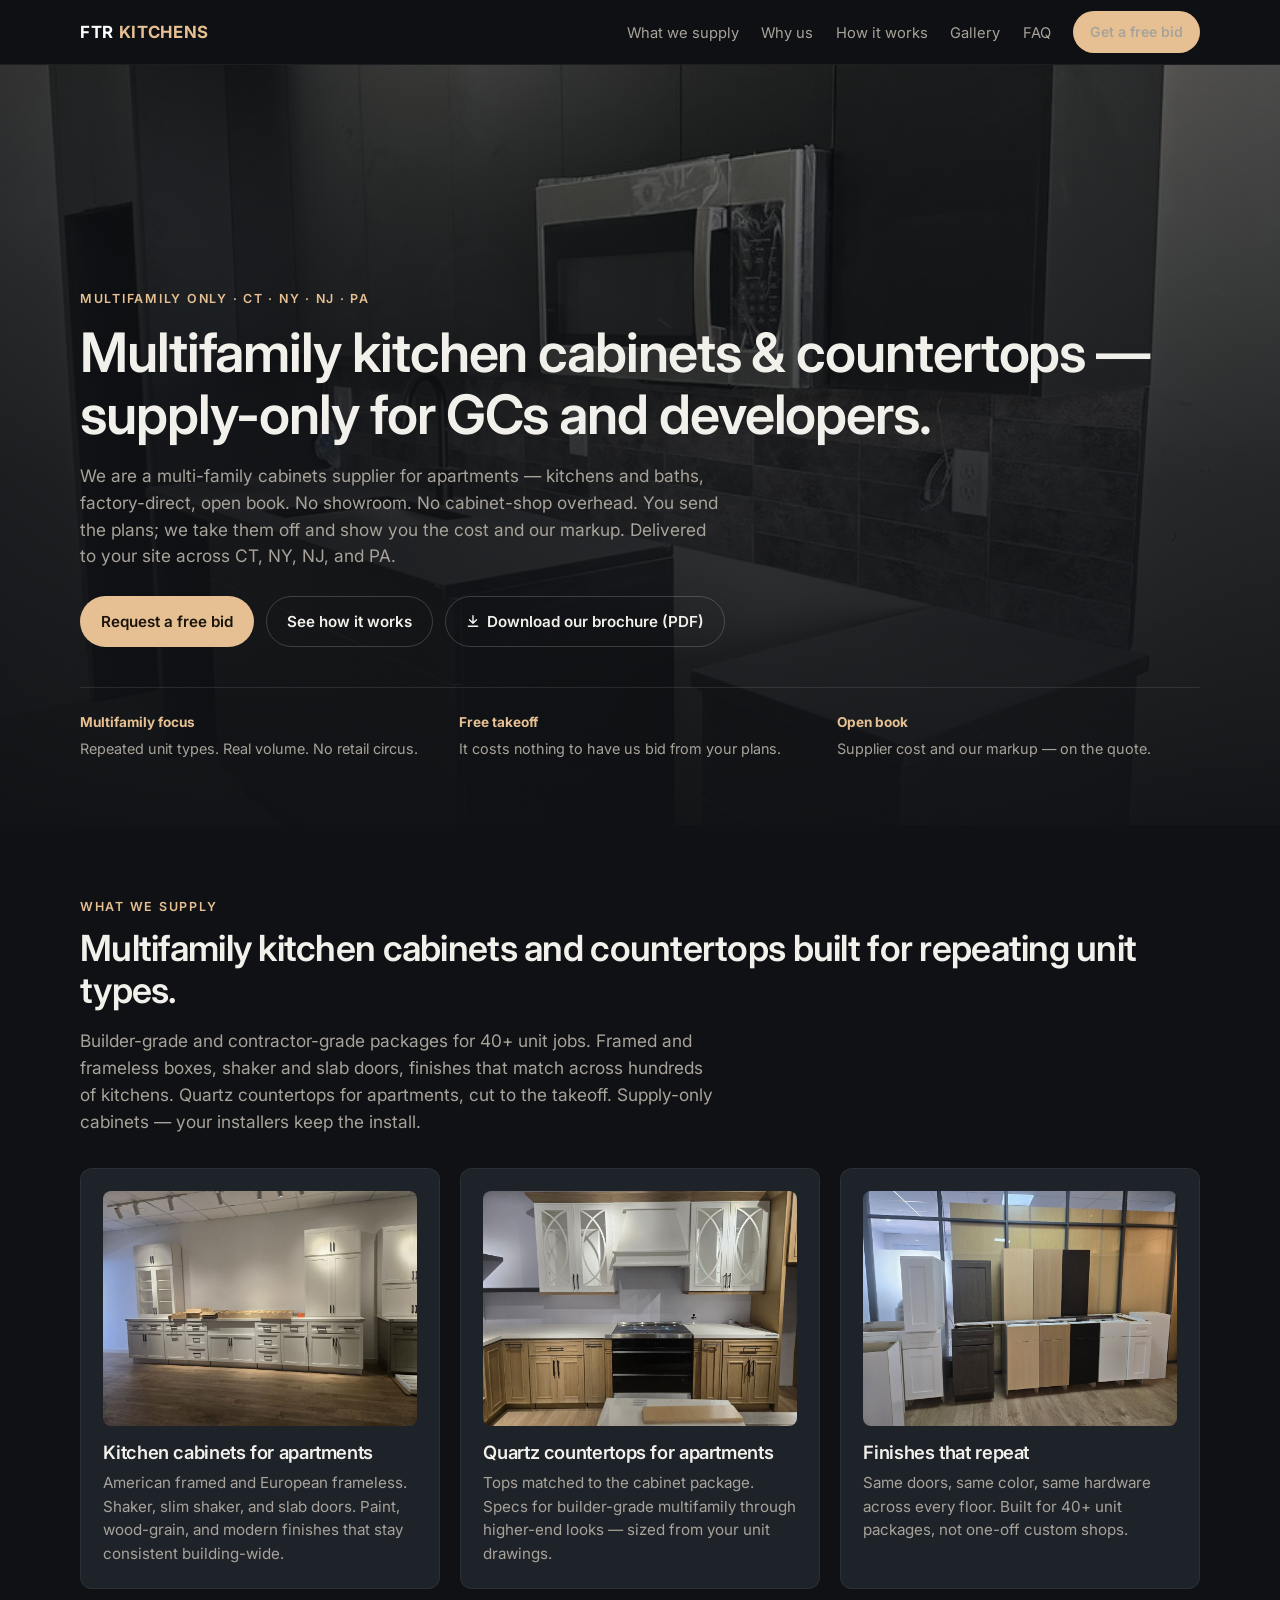
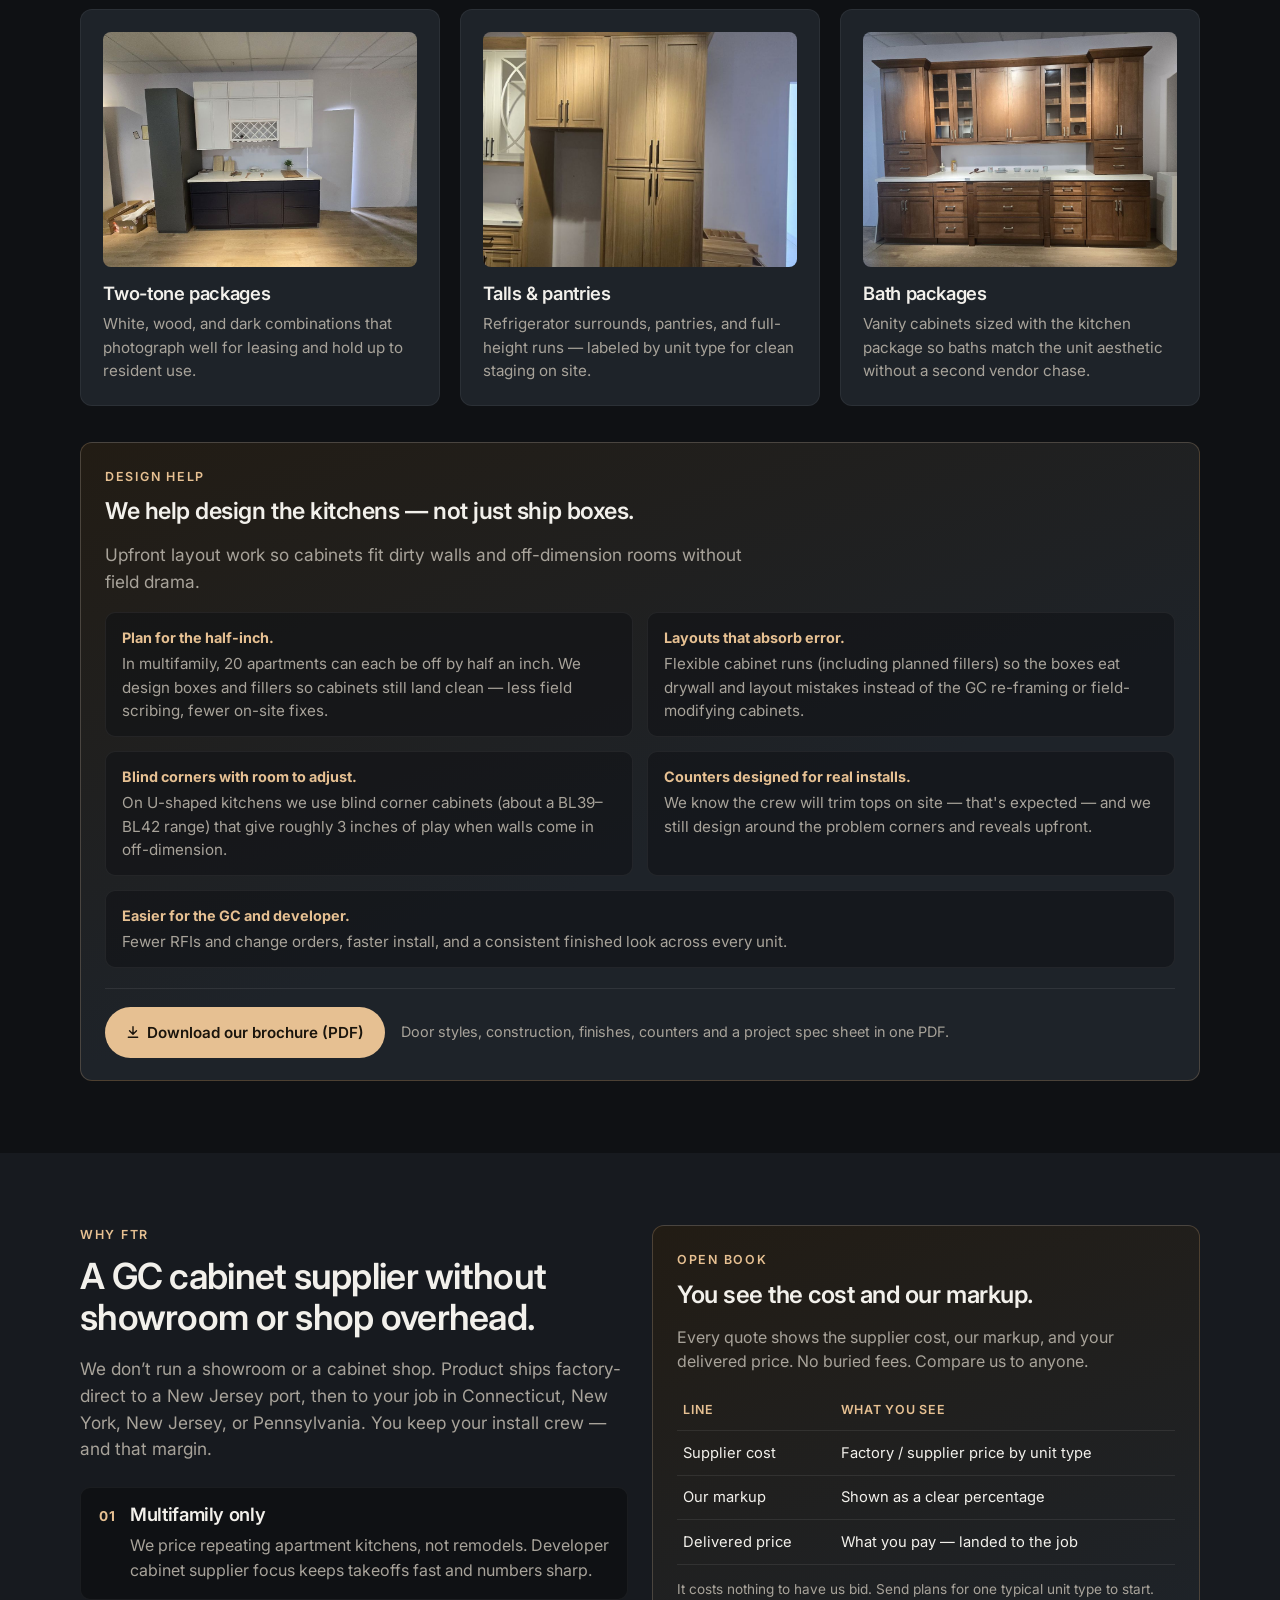
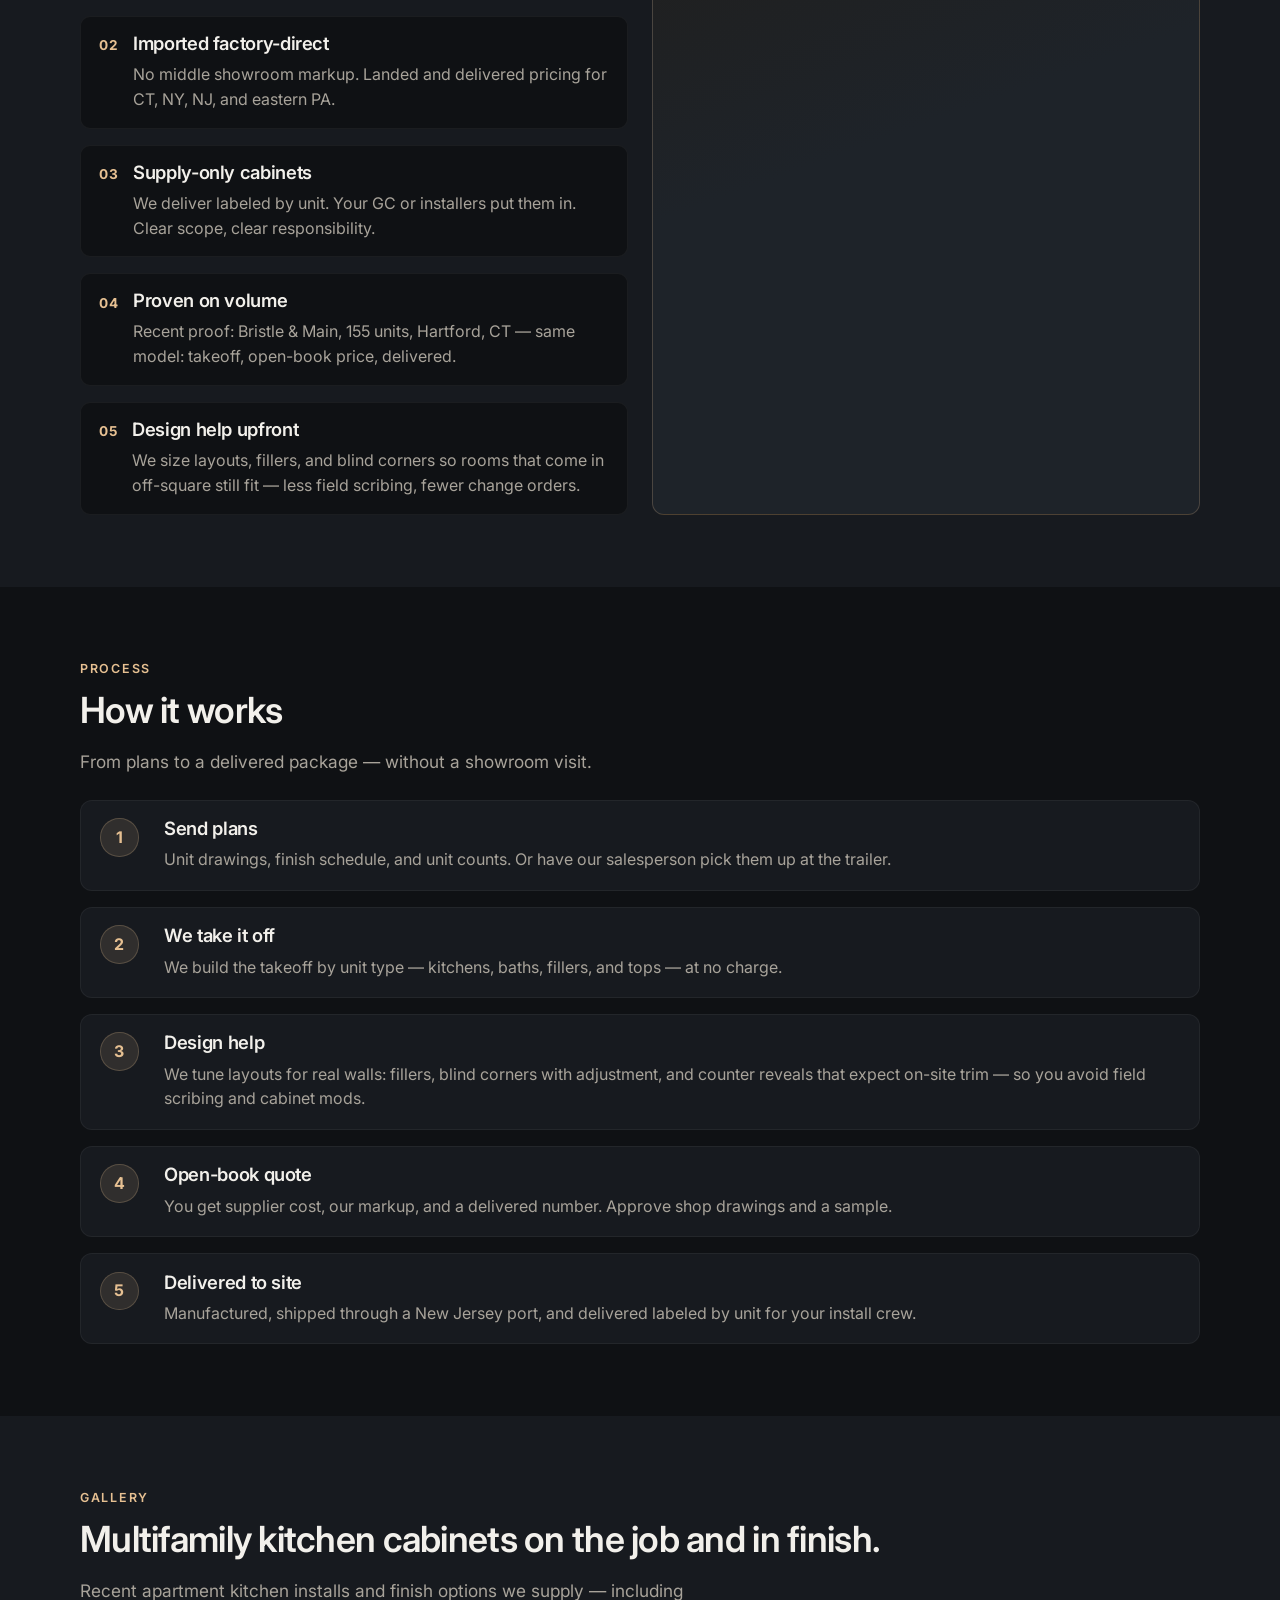
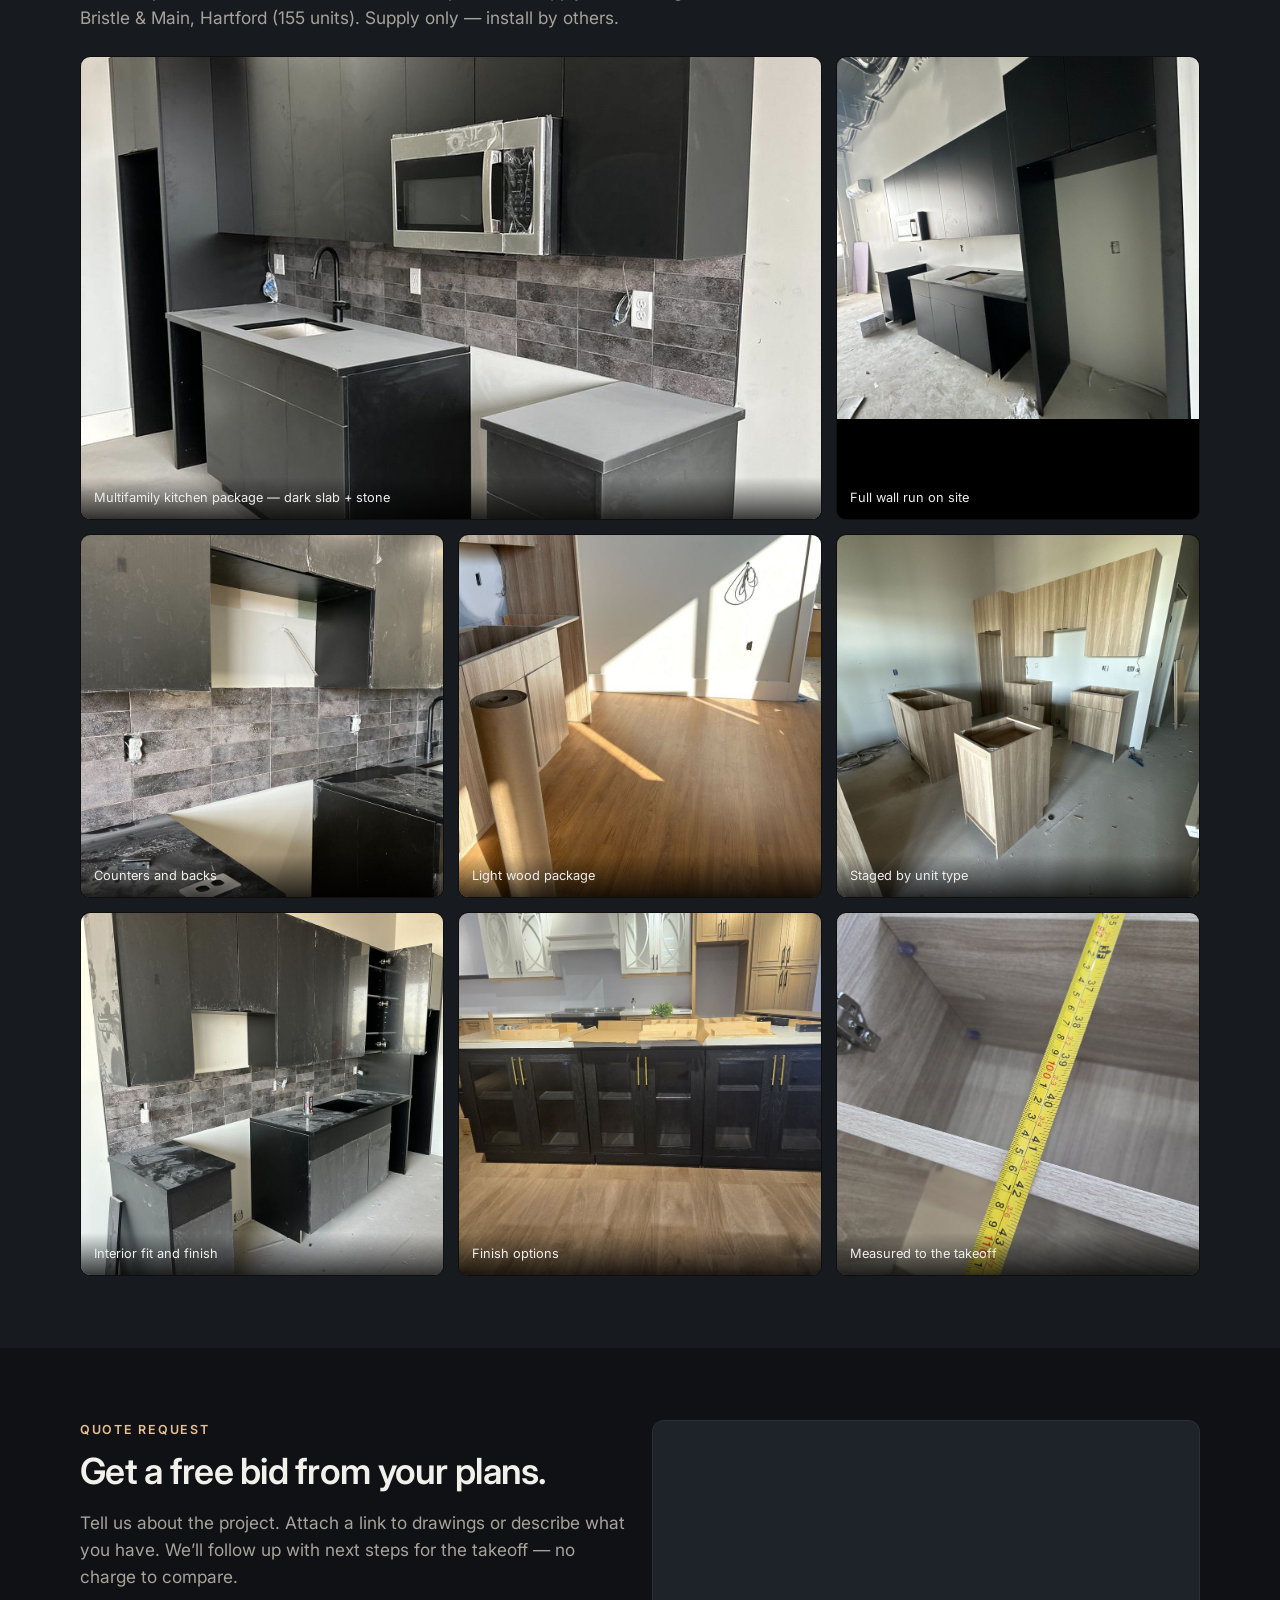
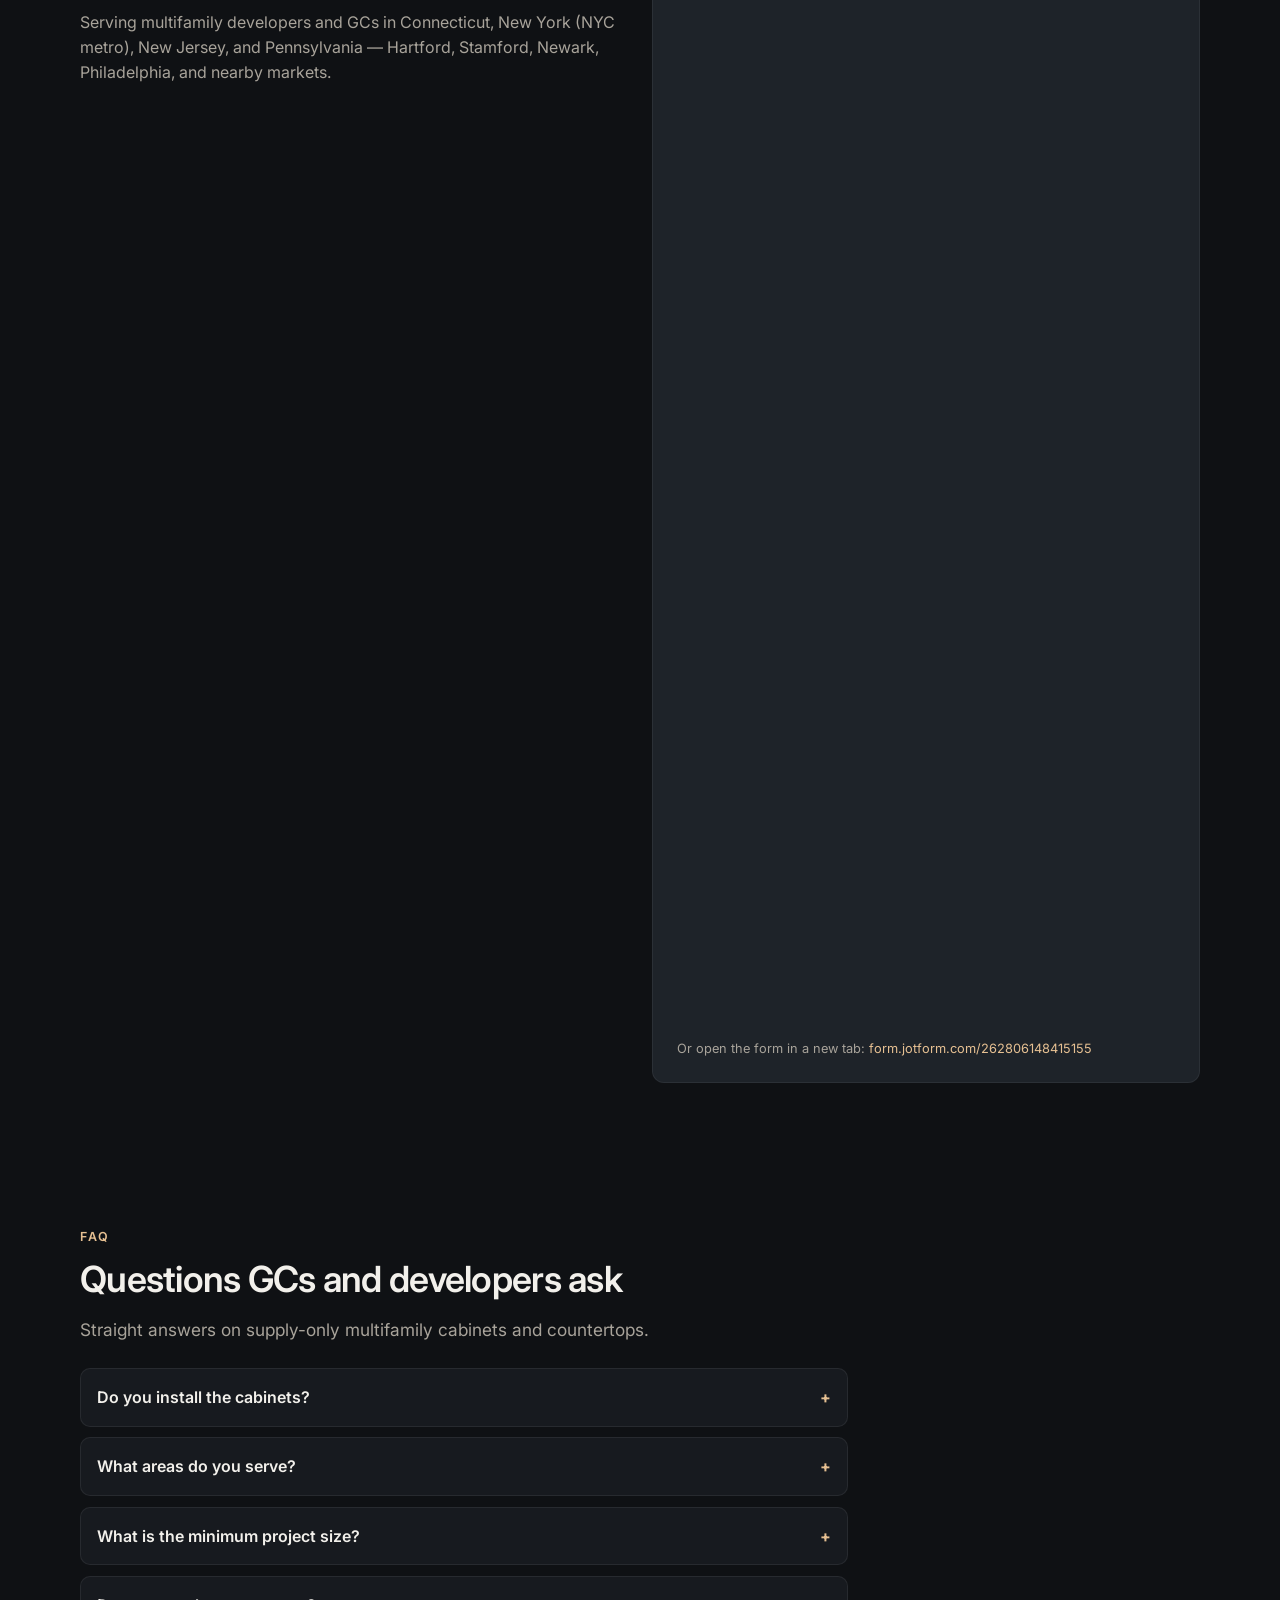
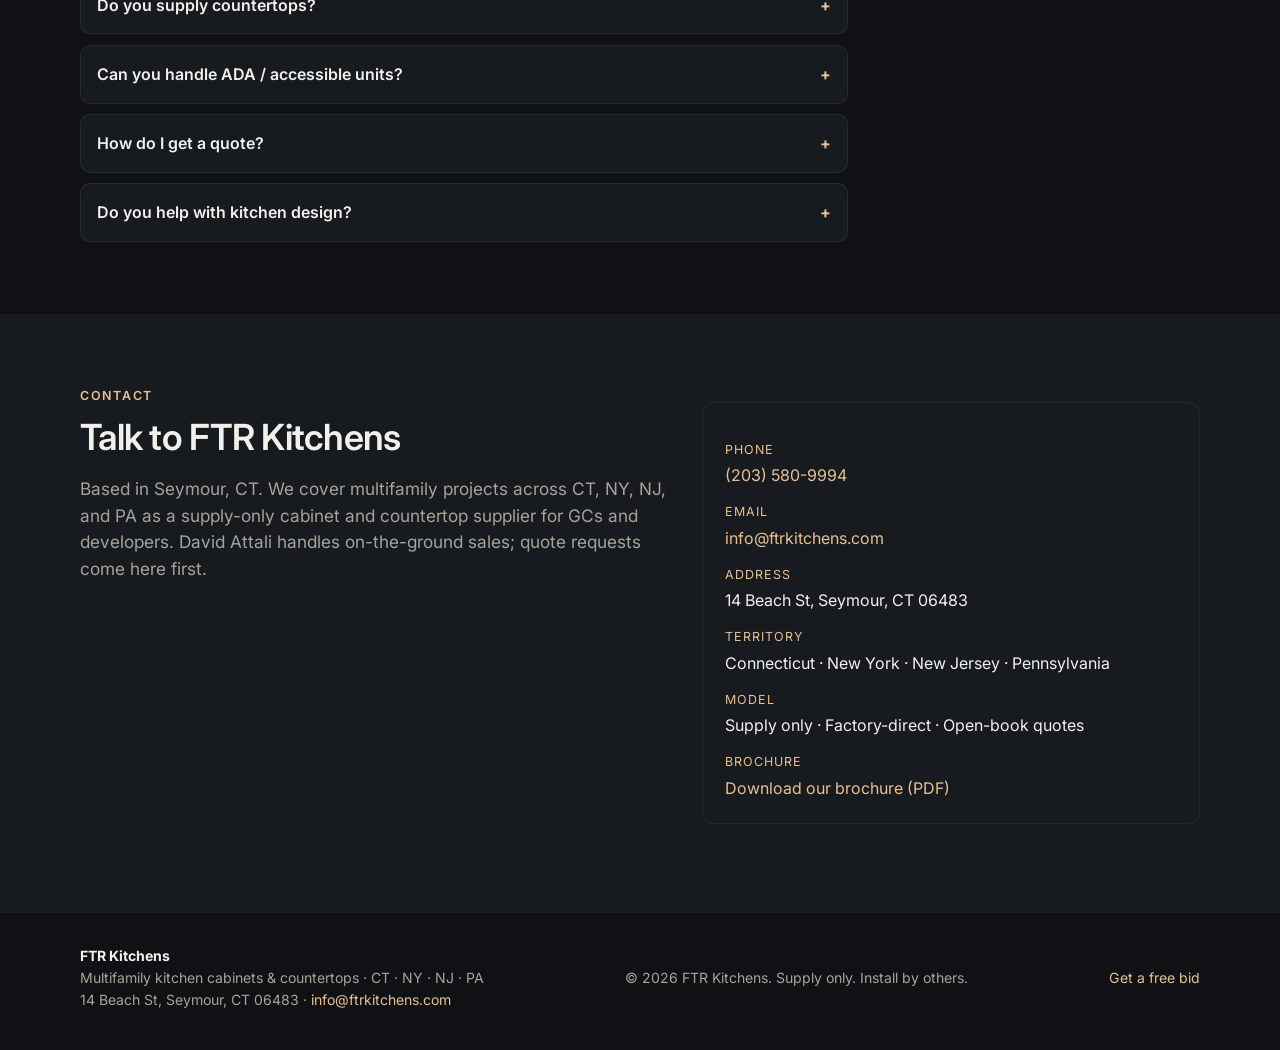
==== commit 00e090f5: "Seymour address + info@ftrkitchens.com email; remove Westport" ====
--- a/index.html
+++ b/index.html
@@ -44,6 +44,15 @@
         "name": "FTR Kitchens",
         "url": "https://ftrkitchens.com/",
         "telephone": "+1-203-580-9994",
+        "email": "info@ftrkitchens.com",
+        "address": {
+          "@type": "PostalAddress",
+          "streetAddress": "14 Beach St",
+          "addressLocality": "Seymour",
+          "addressRegion": "CT",
+          "postalCode": "06483",
+          "addressCountry": "US"
+        },
         "image": "https://ftrkitchens.com/img/hero.jpg",
         "logo": "https://ftrkitchens.com/favicon.png",
         "description": "Supply-only multifamily kitchen cabinets and countertops for developers and GCs in Connecticut, New York, New Jersey, and Pennsylvania.",
@@ -418,7 +427,6 @@
             class="jotform-embed"
           ></iframe>
           <p class="form-hint" style="margin-top:0.85rem">Or open the form in a new tab: <a href="https://form.jotform.com/262806148415155" target="_blank" rel="noopener">form.jotform.com/262806148415155</a></p>
-          <p class="form-note">Submissions land in Evan&rsquo;s Jotform account. Email notifications can be turned on later in Jotform settings.</p>
         </div>
       </div>
     </section>
@@ -467,11 +475,15 @@
         <div>
           <p class="eyebrow">Contact</p>
           <h2>Talk to FTR Kitchens</h2>
-          <p class="lead">Based in Westport, CT. We cover multifamily projects across CT, NY, NJ, and PA as a supply-only cabinet and countertop supplier for GCs and developers. David Attali handles on-the-ground sales; quote requests come here first.</p>
+          <p class="lead">Based in Seymour, CT. We cover multifamily projects across CT, NY, NJ, and PA as a supply-only cabinet and countertop supplier for GCs and developers. David Attali handles on-the-ground sales; quote requests come here first.</p>
         </div>
         <dl class="contact-card">
           <dt>Phone</dt>
           <dd><a href="tel:+12035809994">(203) 580-9994</a></dd>
+          <dt>Email</dt>
+          <dd><a href="mailto:info@ftrkitchens.com">info@ftrkitchens.com</a></dd>
+          <dt>Address</dt>
+          <dd>14 Beach St, Seymour, CT 06483</dd>
           <dt>Territory</dt>
           <dd>Connecticut · New York · New Jersey · Pennsylvania</dd>
           <dt>Model</dt>
@@ -487,7 +499,8 @@
     <div class="container footer-row">
       <div>
         <strong style="color:var(--text)">FTR Kitchens</strong><br />
-        Multifamily kitchen cabinets &amp; countertops · CT · NY · NJ · PA
+        Multifamily kitchen cabinets &amp; countertops · CT · NY · NJ · PA<br />
+        14 Beach St, Seymour, CT 06483 · <a href="mailto:info@ftrkitchens.com">info@ftrkitchens.com</a>
       </div>
       <div>© <span id="y"></span> FTR Kitchens. Supply only. Install by others.</div>
       <div><a href="#quote">Get a free bid</a></div>
